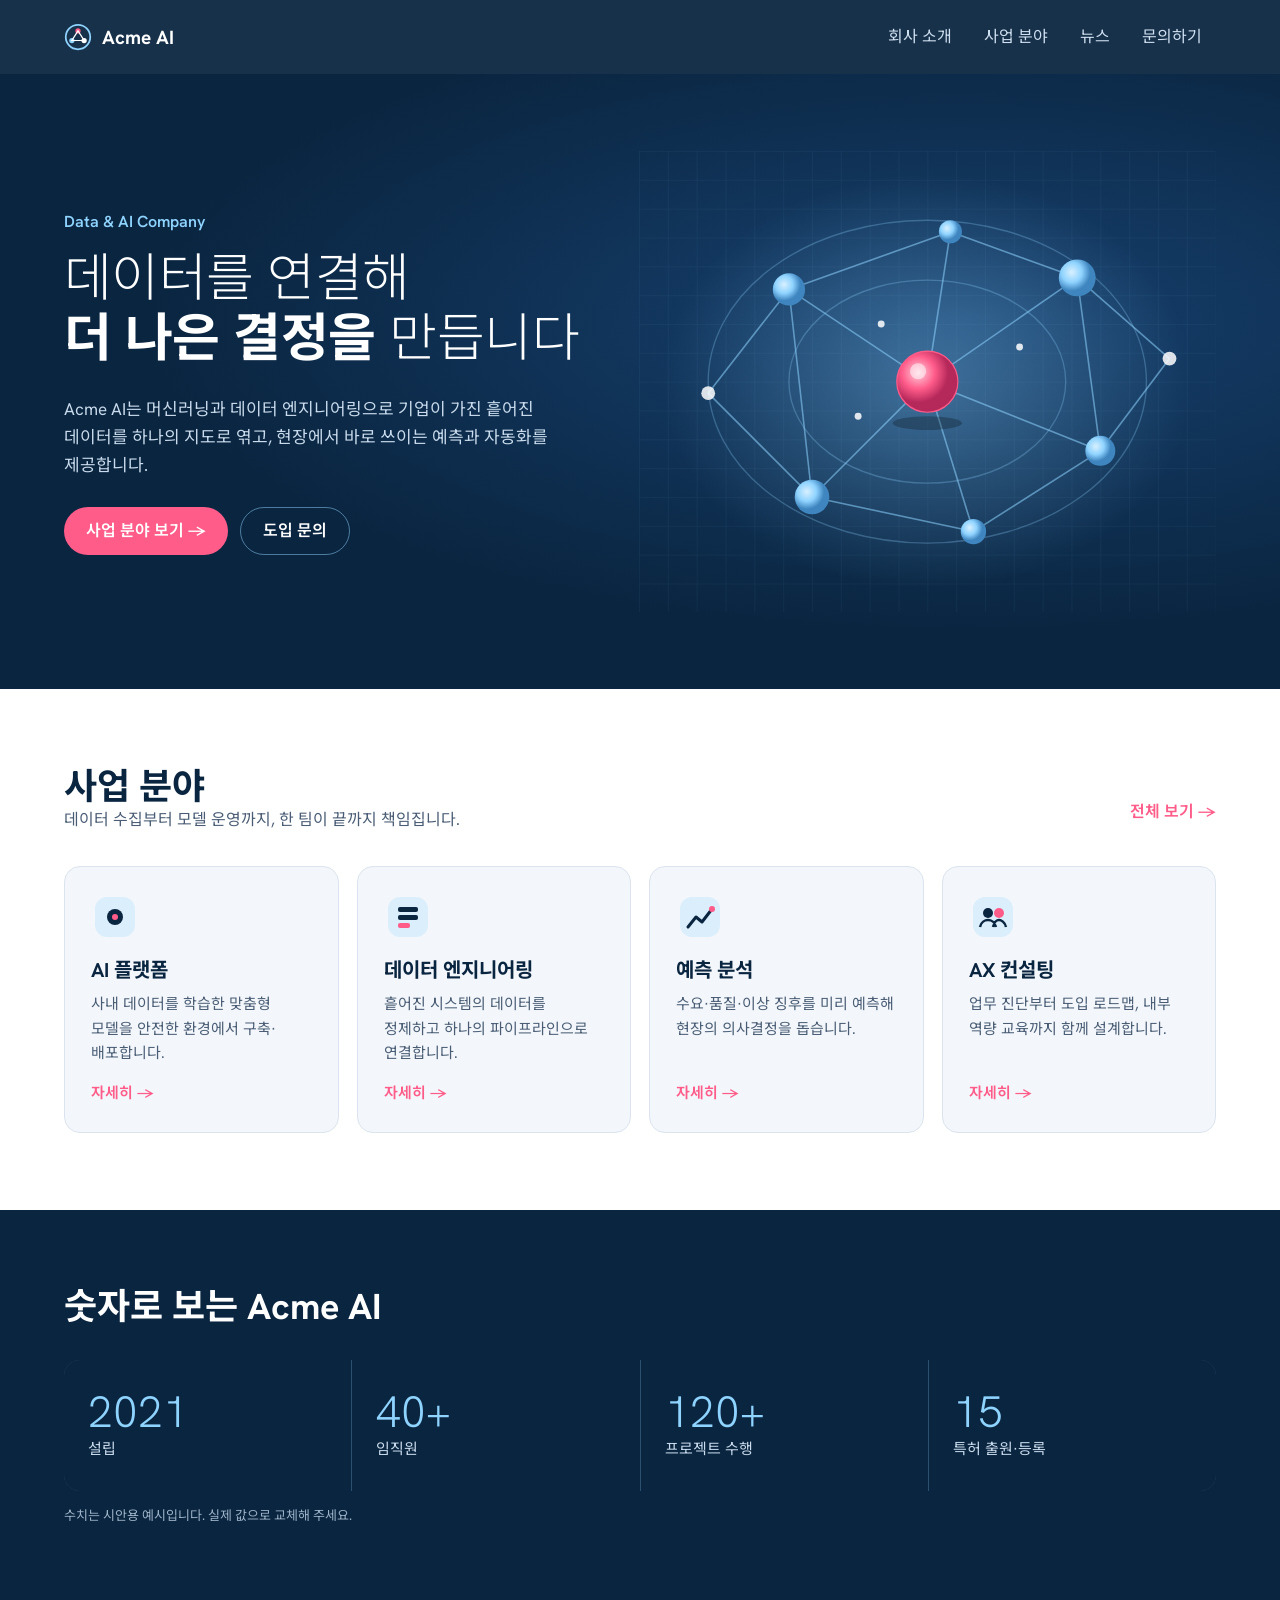
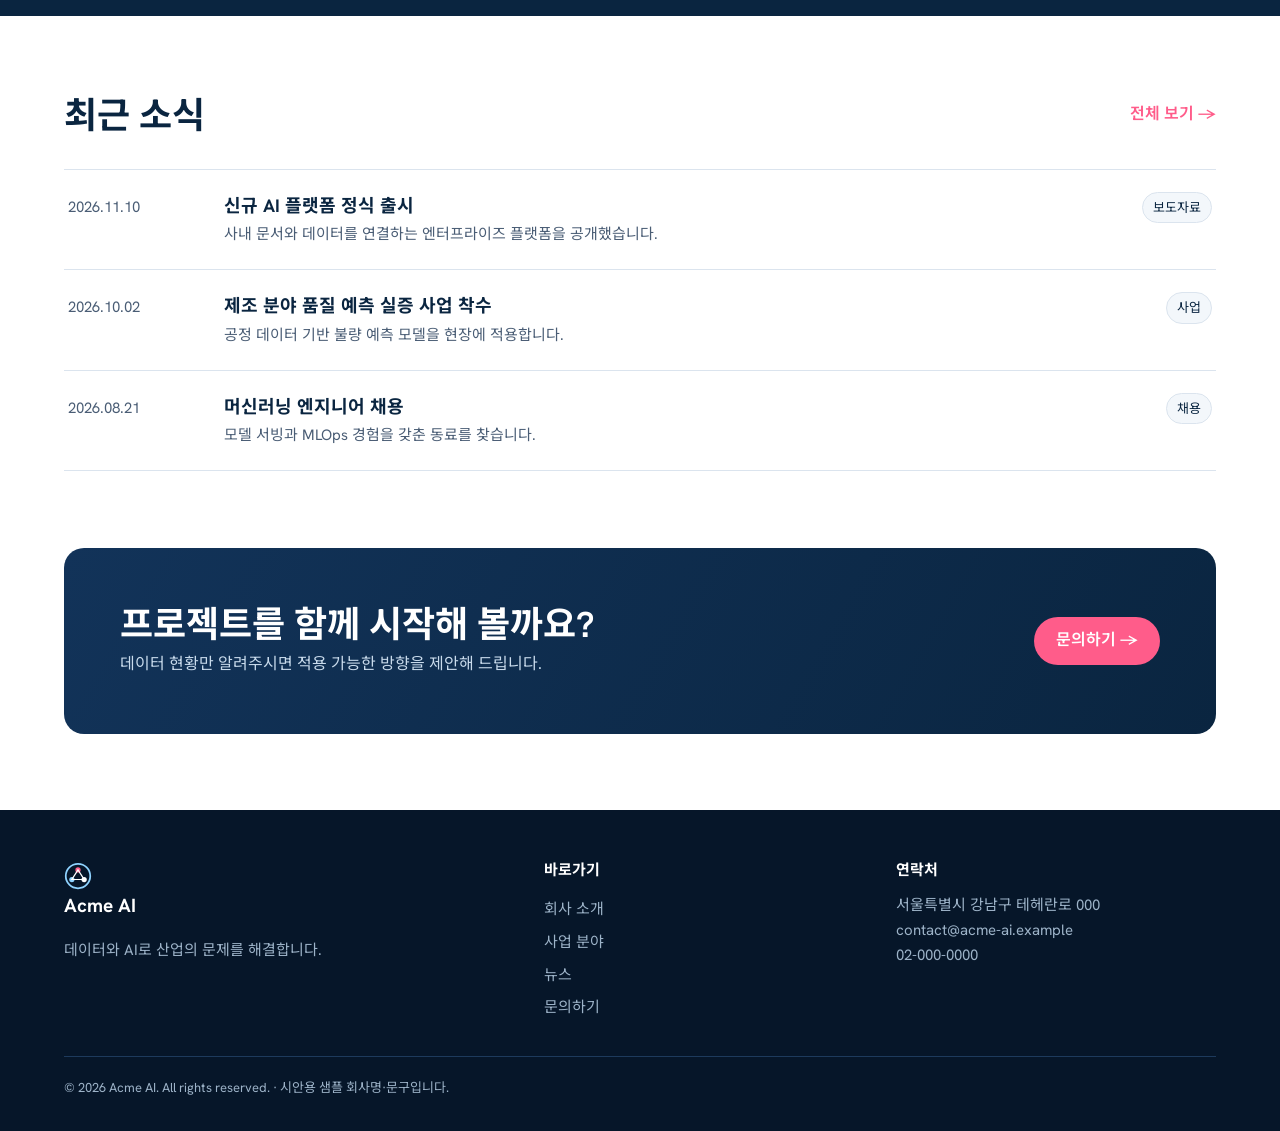
==== index.html @ 9e99707f "Add files via upload" ====
<!DOCTYPE html>
<html lang="ko">
<head>
<meta charset="utf-8">
<meta name="viewport" content="width=device-width,initial-scale=1">
<title>Acme AI 회사 소개</title>
<meta name="description" content="Acme AI — 데이터와 인공지능으로 산업의 문제를 해결하는 기술 기업">
<link rel="preconnect" href="https://fonts.googleapis.com"><link rel="preconnect" href="https://fonts.gstatic.com" crossorigin>
<link href="https://fonts.googleapis.com/css2?family=Hanken+Grotesk:wght@300;400;600;700&family=Noto+Sans+KR:wght@300;400;600;700&display=swap" rel="stylesheet">
<link rel="stylesheet" href="assets/css/style.css">
</head>
<body data-page="home">
<header id="site-header"></header>

<section class="hero">
  <div class="wrap">
    <div>
      <div class="kicker">Data &amp; AI Company</div>
      <h1>데이터를 연결해<br><b>더 나은 결정을</b> 만듭니다</h1>
      <p>Acme AI는 머신러닝과 데이터 엔지니어링으로 기업이 가진 흩어진 데이터를 하나의 지도로 엮고, 현장에서 바로 쓰이는 예측과 자동화를 제공합니다.</p>
      <div class="btns">
        <a class="btn pri" href="solutions.html">사업 분야 보기 →</a>
        <a class="btn sec" href="contact.html">도입 문의</a>
      </div>
    </div>
    <div class="fig" aria-hidden="true">
      <svg viewBox="0 0 500 400">
        <defs>
          <radialGradient id="gn" cx="35%" cy="35%"><stop offset="0" stop-color="#d8f0ff"/><stop offset=".55" stop-color="#8fd3ff"/><stop offset="1" stop-color="#3f86c0"/></radialGradient>
          <radialGradient id="gp" cx="35%" cy="35%"><stop offset="0" stop-color="#ffd0dd"/><stop offset=".55" stop-color="#ff5c8a"/><stop offset="1" stop-color="#b5285a"/></radialGradient>
          <radialGradient id="glow"><stop offset="0" stop-color="#8fd3ff" stop-opacity=".35"/><stop offset="1" stop-color="#8fd3ff" stop-opacity="0"/></radialGradient>
          <pattern id="grid" width="25" height="25" patternUnits="userSpaceOnUse"><path d="M25 0H0V25" fill="none" stroke="#8fd3ff" stroke-opacity=".08"/></pattern>
        </defs>
        <rect width="500" height="400" fill="url(#grid)"/>
        <ellipse cx="250" cy="200" rx="230" ry="180" fill="url(#glow)"/>
        <g fill="none" stroke="#8fd3ff" stroke-opacity=".28" stroke-width="1.2">
          <ellipse cx="250" cy="200" rx="190" ry="140"/>
          <ellipse cx="250" cy="200" rx="120" ry="88"/>
        </g>
        <g stroke="#8fd3ff" stroke-opacity=".55" stroke-width="1.4">
          <line x1="250" y1="200" x2="130" y2="120"/><line x1="250" y1="200" x2="380" y2="110"/>
          <line x1="250" y1="200" x2="400" y2="260"/><line x1="250" y1="200" x2="150" y2="300"/>
          <line x1="250" y1="200" x2="270" y2="70"/><line x1="250" y1="200" x2="290" y2="330"/>
          <line x1="130" y1="120" x2="270" y2="70"/><line x1="380" y1="110" x2="270" y2="70"/>
          <line x1="380" y1="110" x2="400" y2="260"/><line x1="400" y1="260" x2="290" y2="330"/>
          <line x1="150" y1="300" x2="290" y2="330"/><line x1="130" y1="120" x2="150" y2="300"/>
          <line x1="130" y1="120" x2="60" y2="210"/><line x1="150" y1="300" x2="60" y2="210"/>
          <line x1="400" y1="260" x2="460" y2="180"/><line x1="380" y1="110" x2="460" y2="180"/>
        </g>
        <g>
          <ellipse cx="250" cy="236" rx="30" ry="6" fill="#000" opacity=".25"/>
          <circle class="pulse" cx="250" cy="200" r="26" fill="none" stroke="#ff5c8a" stroke-width="2"/>
          <circle cx="250" cy="200" r="26" fill="url(#gp)"/>
          <circle cx="242" cy="191" r="7" fill="#fff" opacity=".5"/>
        </g>
        <g fill="url(#gn)">
          <circle cx="130" cy="120" r="14"/><circle cx="380" cy="110" r="16"/>
          <circle cx="400" cy="260" r="13"/><circle cx="150" cy="300" r="15"/>
          <circle cx="270" cy="70" r="10"/><circle cx="290" cy="330" r="11"/>
        </g>
        <g fill="#fff" opacity=".85">
          <circle cx="60" cy="210" r="6"/><circle cx="460" cy="180" r="6"/>
          <circle cx="330" cy="170" r="3"/><circle cx="190" cy="230" r="3"/><circle cx="210" cy="150" r="3"/>
        </g>
      </svg>
    </div>
  </div>
</section>

<section class="band">
  <div class="wrap">
    <div class="shead">
      <div><h2>사업 분야</h2><p class="muted" style="margin:0">데이터 수집부터 모델 운영까지, 한 팀이 끝까지 책임집니다.</p></div>
      <a class="more" href="solutions.html">전체 보기 →</a>
    </div>
    <div class="grid">
      <a class="card" href="solutions.html#ai-platform">
        <svg class="ico" viewBox="0 0 48 48"><rect x="4" y="4" width="40" height="40" rx="12" fill="#8fd3ff" opacity=".25"/><circle cx="24" cy="24" r="8" fill="#0a2540"/><circle cx="24" cy="24" r="3" fill="#ff5c8a"/></svg>
        <h3>AI 플랫폼</h3><p>사내 데이터를 학습한 맞춤형 모델을 안전한 환경에서 구축·배포합니다.</p><span class="go">자세히 →</span></a>
      <a class="card" href="solutions.html#data-engineering">
        <svg class="ico" viewBox="0 0 48 48"><rect x="4" y="4" width="40" height="40" rx="12" fill="#8fd3ff" opacity=".25"/><rect x="14" y="14" width="20" height="5" rx="2" fill="#0a2540"/><rect x="14" y="22" width="20" height="5" rx="2" fill="#0a2540"/><rect x="14" y="30" width="12" height="5" rx="2" fill="#ff5c8a"/></svg>
        <h3>데이터 엔지니어링</h3><p>흩어진 시스템의 데이터를 정제하고 하나의 파이프라인으로 연결합니다.</p><span class="go">자세히 →</span></a>
      <a class="card" href="solutions.html#analytics">
        <svg class="ico" viewBox="0 0 48 48"><rect x="4" y="4" width="40" height="40" rx="12" fill="#8fd3ff" opacity=".25"/><path d="M12 34 20 24l6 5 10-13" fill="none" stroke="#0a2540" stroke-width="3" stroke-linecap="round" stroke-linejoin="round"/><circle cx="36" cy="16" r="3" fill="#ff5c8a"/></svg>
        <h3>예측 분석</h3><p>수요·품질·이상 징후를 미리 예측해 현장의 의사결정을 돕습니다.</p><span class="go">자세히 →</span></a>
      <a class="card" href="solutions.html#consulting">
        <svg class="ico" viewBox="0 0 48 48"><rect x="4" y="4" width="40" height="40" rx="12" fill="#8fd3ff" opacity=".25"/><circle cx="19" cy="20" r="5" fill="#0a2540"/><circle cx="30" cy="20" r="5" fill="#ff5c8a"/><path d="M11 34c1-5 5-7 8-7s7 2 8 7M24 34c1-5 4-7 6-7s6 2 7 7" fill="none" stroke="#0a2540" stroke-width="2.5"/></svg>
        <h3>AX 컨설팅</h3><p>업무 진단부터 도입 로드맵, 내부 역량 교육까지 함께 설계합니다.</p><span class="go">자세히 →</span></a>
    </div>
  </div>
</section>

<section class="band dark">
  <div class="wrap">
    <div class="shead"><h2>숫자로 보는 Acme AI</h2></div>
    <div class="stats">
      <div><b>2021</b><span>설립</span></div>
      <div><b>40+</b><span>임직원</span></div>
      <div><b>120+</b><span>프로젝트 수행</span></div>
      <div><b>15</b><span>특허 출원·등록</span></div>
    </div>
    <p class="sample" style="color:#9db3c8">수치는 시안용 예시입니다. 실제 값으로 교체해 주세요.</p>
  </div>
</section>

<section class="band">
  <div class="wrap">
    <div class="shead"><h2>최근 소식</h2><a class="more" href="news.html">전체 보기 →</a></div>
    <ul class="news">
      <li><a href="news.html#n1"><time datetime="2026-11-10">2026.11.10</time><div><h3>신규 AI 플랫폼 정식 출시</h3><p>사내 문서와 데이터를 연결하는 엔터프라이즈 플랫폼을 공개했습니다.</p></div><span class="tag">보도자료</span></a></li>
      <li><a href="news.html#n2"><time datetime="2026-10-02">2026.10.02</time><div><h3>제조 분야 품질 예측 실증 사업 착수</h3><p>공정 데이터 기반 불량 예측 모델을 현장에 적용합니다.</p></div><span class="tag">사업</span></a></li>
      <li><a href="news.html#n3"><time datetime="2026-08-21">2026.08.21</time><div><h3>머신러닝 엔지니어 채용</h3><p>모델 서빙과 MLOps 경험을 갖춘 동료를 찾습니다.</p></div><span class="tag">채용</span></a></li>
    </ul>
  </div>
</section>

<section class="band" style="padding-top:0">
  <div class="wrap">
    <div class="cta">
      <div><h2>프로젝트를 함께 시작해 볼까요?</h2><p>데이터 현황만 알려주시면 적용 가능한 방향을 제안해 드립니다.</p></div>
      <a class="btn pri" href="contact.html">문의하기 →</a>
    </div>
  </div>
</section>

<footer id="site-footer"></footer>
<script src="assets/js/main.js"></script>
</body>
</html>
---- assets/css/style.css ----
/*
VOICE: 차분하고 신뢰감 있는 기술 회사. 과장 없이 정확하게.
IDEA: 해도(海圖) 같은 데이터 지도 — 점과 선이 연결되는 네트워크 위에 회사가 서 있다.
PICTURE: 히어로에 깊은 바다색 위로 빛나는 노드 네트워크(SVG), 한 노드에서 퍼지는 펄스.
COLOUR and TYPE: deep sea #0a2540 바탕, sky #8fd3ff, white, signal pink #ff5c8a / Hanken Grotesk + Noto Sans KR.
LAYOUT: 상단 내비 → 넓은 히어로 띠 → 흰 콘텐츠 띠와 남색 띠 교차 → 남색 푸터.
*/
:root{color-scheme:light dark;
  --sea:#0a2540;--sea2:#123359;--sky:#8fd3ff;--pink:#ff5c8a;
  --bg:light-dark(#ffffff,#071a2e);--ink:light-dark(#0a2540,#e8f2fb);
  --muted:light-dark(#4a5d75,#9db3c8);--line:light-dark(#dbe4ee,#1d3a5c);
  --card:light-dark(#f3f7fb,#0d2643)}
:root[data-theme=light]{color-scheme:light}:root[data-theme=dark]{color-scheme:dark}
*{box-sizing:border-box;min-width:0}
html{scroll-padding-top:80px;scroll-behavior:smooth}
body{margin:0;background:var(--bg);color:var(--ink);font:16px/1.65 "Hanken Grotesk","Noto Sans KR",system-ui,sans-serif;overflow-x:clip;word-break:keep-all}
a{color:inherit}
img,svg{display:block;max-width:100%}
.wrap{max-width:1240px;margin:0 auto}
.band{padding:clamp(48px,6vw,96px) max(5vw,16px)}
.dark{background:var(--sea);color:#fff}
.dark .muted{color:#b8cce0}
.muted{color:var(--muted)}
h1,h2,h3{line-height:1.15;text-wrap:balance;margin:0 0 .5em;font-weight:700}
h1{font-size:clamp(34px,5vw,52px);font-weight:300;letter-spacing:-.01em}
h1 b{font-weight:700}
h2{font-size:clamp(26px,3.2vw,36px)}
h3{font-size:20px}
p{margin:0 0 1em;max-width:68ch}

/* header */
.top{position:sticky;top:0;z-index:20;background:color-mix(in srgb,var(--sea) 94%,transparent);backdrop-filter:blur(8px);color:#fff}
.top .wrap{display:flex;align-items:center;gap:24px;padding:14px max(5vw,16px);max-width:none}
.logo{display:flex;align-items:center;gap:10px;font-weight:700;font-size:19px;text-decoration:none}
.logo svg{width:28px;height:28px}
.nav{display:flex;gap:4px;margin-left:auto;flex-wrap:wrap}
.nav a{padding:10px 14px;border-radius:8px;text-decoration:none;color:#cfe0f0;min-height:44px;display:flex;align-items:center}
.nav a:hover,.nav a[aria-current=page]{color:#fff;background:rgba(143,211,255,.14)}
.menu{display:none;margin-left:auto;background:none;border:1px solid rgba(255,255,255,.3);color:#fff;border-radius:8px;width:44px;height:44px;font-size:20px;cursor:pointer}
@media(max-width:760px){
  .menu{display:block}
  .nav{display:none;position:absolute;left:0;right:0;top:100%;background:var(--sea);flex-direction:column;padding:8px max(5vw,16px) 16px}
  .nav.open{display:flex}
}

/* hero */
.hero{background:radial-gradient(ellipse at 75% 40%,#16406e 0,var(--sea) 60%);color:#fff;padding:clamp(40px,6vw,88px) max(5vw,16px) clamp(48px,6vw,96px)}
.hero .wrap{display:grid;grid-template-columns:minmax(0,1fr) minmax(0,1.1fr);gap:clamp(24px,4vw,56px);align-items:center}
.hero .kicker{color:var(--sky);font-weight:600;margin-bottom:14px}
.hero p{color:#c9dbec;font-size:17px}
.hero .fig{aspect-ratio:1.25/1;width:100%}
@media(max-width:860px){.hero .wrap{grid-template-columns:minmax(0,1fr)}.hero .fig{max-width:560px}}
.pulse{transform-origin:center;transform-box:fill-box;animation:pulse 3.2s ease-out infinite}
@keyframes pulse{0%{transform:scale(.4);opacity:.9}100%{transform:scale(3.2);opacity:0}}
@media(prefers-reduced-motion:reduce){.pulse{animation:none;opacity:0}html{scroll-behavior:auto}}

.btns{display:flex;gap:12px;flex-wrap:wrap;margin-top:28px}
.btn{display:inline-flex;align-items:center;gap:8px;min-height:48px;padding:0 22px;border-radius:999px;font-weight:600;text-decoration:none;border:0;font-size:16px;cursor:pointer;font-family:inherit}
.btn.pri{background:var(--pink);color:#fff}
.btn.pri:hover{background:#ff7aa0}
.btn.sec{border:1px solid rgba(143,211,255,.5);color:#fff;background:transparent}
.btn.sec:hover{background:rgba(143,211,255,.12)}
.btn.ink{background:var(--sea);color:#fff}
:focus-visible{outline:3px solid var(--pink);outline-offset:3px}

/* page head (sub pages) */
.phead{background:var(--sea);color:#fff;padding:clamp(40px,5vw,72px) max(5vw,16px)}
.phead p{color:#c9dbec}
.crumb{color:var(--sky);font-size:14px;margin-bottom:10px}
.crumb a{text-decoration:none}

/* section head */
.shead{display:flex;justify-content:space-between;align-items:end;gap:16px;flex-wrap:wrap;margin-bottom:32px}
.shead h2{margin:0}
.more{font-weight:600;text-decoration:none;color:var(--pink);min-height:44px;display:flex;align-items:center}

/* cards */
.grid{display:grid;gap:18px;grid-template-columns:repeat(auto-fit,minmax(min(100%,250px),1fr))}
.card{background:var(--card);border:1px solid var(--line);border-radius:16px;padding:26px;display:flex;flex-direction:column;text-decoration:none;transition:transform .2s,border-color .2s}
a.card:hover{transform:translateY(-3px);border-color:var(--sky)}
.card .ico{width:48px;height:48px;margin-bottom:18px}
.card p{color:var(--muted);font-size:15px}
.card .go{margin-top:auto;font-weight:600;font-size:15px;color:var(--pink)}

/* stats */
.stats{display:grid;grid-template-columns:repeat(auto-fit,minmax(min(100%,180px),1fr));gap:1px;background:rgba(143,211,255,.25);border-radius:16px;overflow:hidden}
.stats div{background:var(--sea);padding:28px 24px}
.stats b{display:block;font-size:clamp(32px,4vw,44px);font-weight:300;color:var(--sky);line-height:1.1}
.stats span{color:#c9dbec;font-size:15px}

/* news list */
.news{list-style:none;margin:0;padding:0;border-top:1px solid var(--line)}
.news li{border-bottom:1px solid var(--line)}
.news a{display:grid;grid-template-columns:8.5em minmax(0,1fr) auto;gap:20px;align-items:baseline;padding:22px 4px;text-decoration:none}
.news a:hover h3{color:var(--pink)}
.news time{color:var(--muted);font-size:15px;white-space:nowrap}
.news h3{margin:0;font-size:18px;transition:color .2s}
.news p{margin:6px 0 0;color:var(--muted);font-size:15px}
.tag{font-size:13px;padding:4px 10px;border-radius:999px;background:var(--card);border:1px solid var(--line);white-space:nowrap}
@media(max-width:600px){.news a{grid-template-columns:minmax(0,1fr);gap:6px}.tag{justify-self:start}}

/* split */
.split{display:grid;grid-template-columns:minmax(0,1fr) minmax(0,1fr);gap:clamp(24px,5vw,72px);align-items:start}
@media(max-width:760px){.split{grid-template-columns:minmax(0,1fr)}}

/* timeline */
.tl{list-style:none;margin:0;padding:0;position:relative}
.tl::before{content:"";position:absolute;left:5.2em;top:8px;bottom:8px;width:2px;background:var(--line)}
.tl li{display:grid;grid-template-columns:4.4em minmax(0,1fr);gap:2em;padding:12px 0;position:relative}
.tl li::after{content:"";position:absolute;left:calc(5.2em - 5px);top:20px;width:12px;height:12px;border-radius:50%;background:var(--pink)}
.tl b{font-size:20px;font-weight:700}

/* solution detail */
.sol{display:grid;grid-template-columns:minmax(0,.8fr) minmax(0,1.2fr);gap:clamp(24px,5vw,64px);padding-block:clamp(40px,5vw,72px);border-bottom:1px solid var(--line)}
.sol:last-child{border-bottom:0}
.sol .ico{width:64px;height:64px;margin-bottom:16px}
.sol ul{margin:0;padding-left:1.2em}
.sol li{margin-bottom:8px}
@media(max-width:760px){.sol{grid-template-columns:minmax(0,1fr)}}

/* team */
.person{text-align:left}
.avatar{width:72px;height:72px;border-radius:50%;background:linear-gradient(135deg,var(--sky),var(--pink));display:grid;place-items:center;color:var(--sea);font-weight:700;font-size:24px;margin-bottom:14px}

/* form */
form{display:grid;gap:16px}
label{display:grid;gap:6px;font-weight:600;font-size:15px}
input,textarea,select{font:inherit;font-size:16px;padding:12px 14px;border-radius:10px;border:1px solid var(--line);background:var(--bg);color:var(--ink);min-height:48px}
textarea{min-height:140px;resize:vertical}
.ok{display:none;padding:14px 16px;border-radius:10px;background:var(--card);border:1px solid var(--sky)}
.ok.show{display:block}
dl.info{margin:0;display:grid;grid-template-columns:6em minmax(0,1fr);gap:14px 20px}
dl.info dt{color:var(--muted)}
dl.info dd{margin:0;overflow-wrap:anywhere}

/* CTA */
.cta{background:linear-gradient(120deg,var(--sea2),var(--sea));color:#fff;border-radius:20px;padding:clamp(32px,5vw,56px);display:flex;justify-content:space-between;align-items:center;gap:24px;flex-wrap:wrap}
.cta h2{margin:0 0 6px}
.cta p{margin:0;color:#c9dbec}

/* footer */
.foot{background:#061629;color:#9db3c8;padding:48px max(5vw,16px) 32px;font-size:15px}
.foot .wrap{display:grid;grid-template-columns:minmax(0,1.4fr) repeat(2,minmax(0,1fr));gap:32px}
.foot a{text-decoration:none;display:block;padding:4px 0}
.foot a:hover{color:#fff}
.foot h4{color:#fff;margin:0 0 10px;font-size:15px}
.foot .copy{grid-column:1/-1;border-top:1px solid #1d3a5c;padding-top:20px;font-size:13px}
@media(max-width:600px){.foot .wrap{grid-template-columns:minmax(0,1fr)}}
.sample{font-size:13px;color:var(--muted);margin-top:14px}
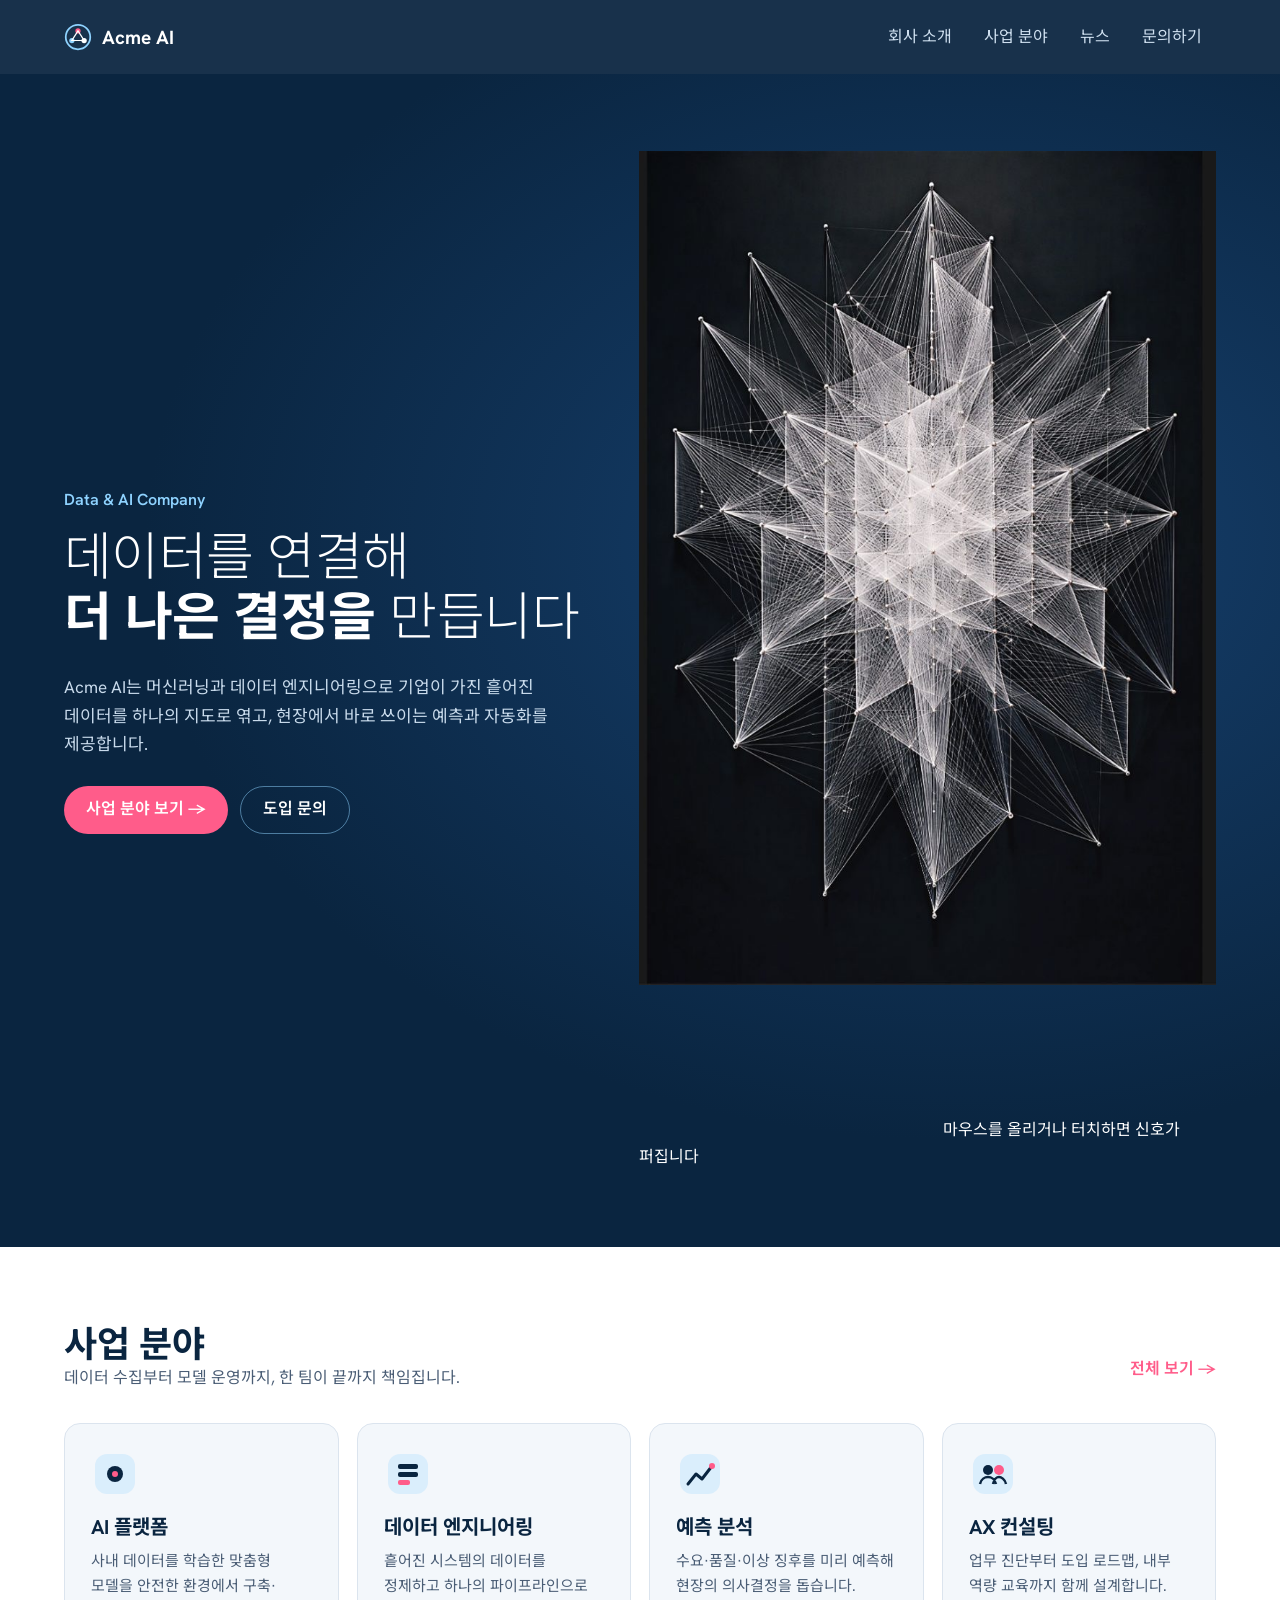
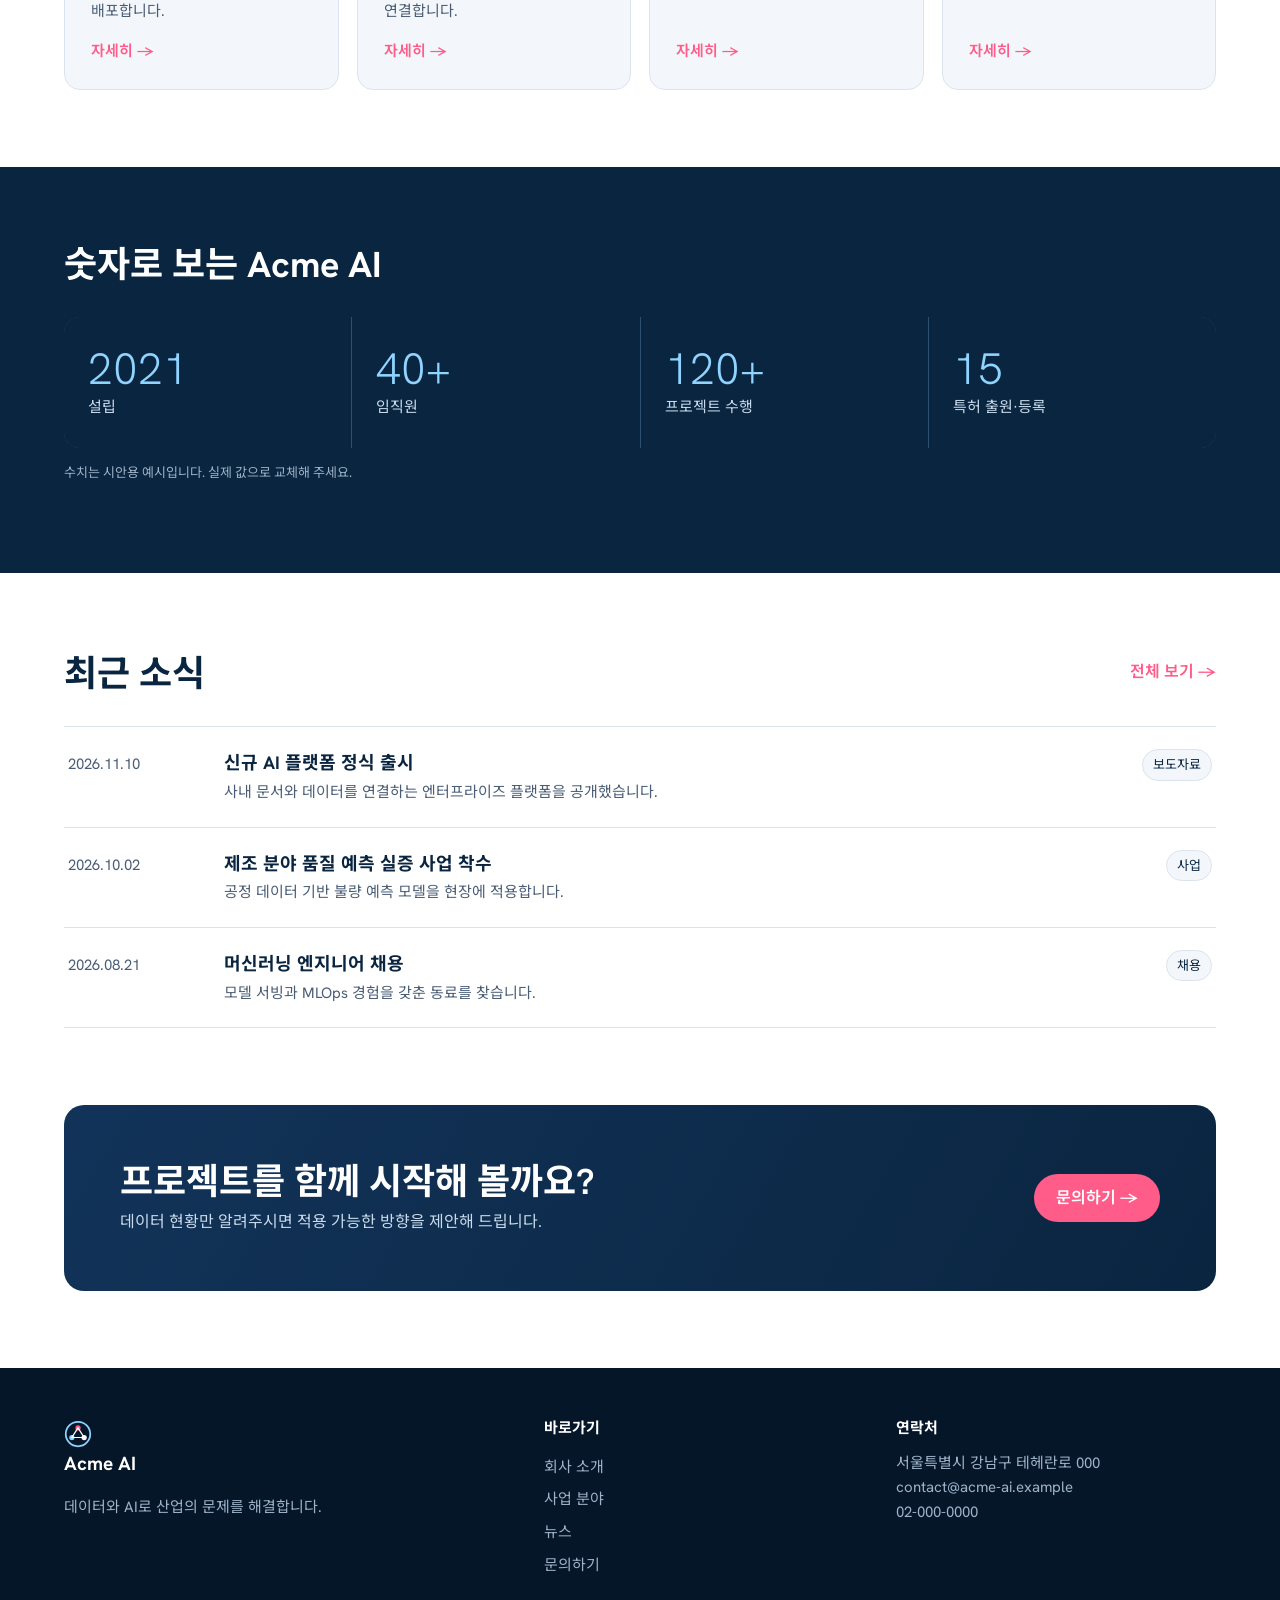
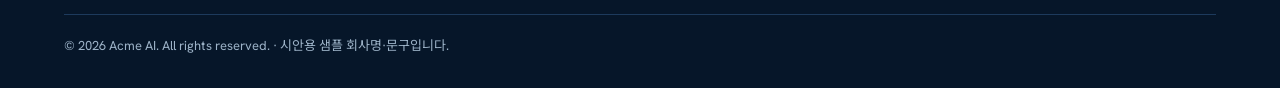
==== commit a188a9a3: "Add files via upload" ====
--- a/index.html
+++ b/index.html
@@ -23,46 +23,10 @@
         <a class="btn sec" href="contact.html">도입 문의</a>
       </div>
     </div>
-    <div class="fig" aria-hidden="true">
-      <svg viewBox="0 0 500 400">
-        <defs>
-          <radialGradient id="gn" cx="35%" cy="35%"><stop offset="0" stop-color="#d8f0ff"/><stop offset=".55" stop-color="#8fd3ff"/><stop offset="1" stop-color="#3f86c0"/></radialGradient>
-          <radialGradient id="gp" cx="35%" cy="35%"><stop offset="0" stop-color="#ffd0dd"/><stop offset=".55" stop-color="#ff5c8a"/><stop offset="1" stop-color="#b5285a"/></radialGradient>
-          <radialGradient id="glow"><stop offset="0" stop-color="#8fd3ff" stop-opacity=".35"/><stop offset="1" stop-color="#8fd3ff" stop-opacity="0"/></radialGradient>
-          <pattern id="grid" width="25" height="25" patternUnits="userSpaceOnUse"><path d="M25 0H0V25" fill="none" stroke="#8fd3ff" stroke-opacity=".08"/></pattern>
-        </defs>
-        <rect width="500" height="400" fill="url(#grid)"/>
-        <ellipse cx="250" cy="200" rx="230" ry="180" fill="url(#glow)"/>
-        <g fill="none" stroke="#8fd3ff" stroke-opacity=".28" stroke-width="1.2">
-          <ellipse cx="250" cy="200" rx="190" ry="140"/>
-          <ellipse cx="250" cy="200" rx="120" ry="88"/>
-        </g>
-        <g stroke="#8fd3ff" stroke-opacity=".55" stroke-width="1.4">
-          <line x1="250" y1="200" x2="130" y2="120"/><line x1="250" y1="200" x2="380" y2="110"/>
-          <line x1="250" y1="200" x2="400" y2="260"/><line x1="250" y1="200" x2="150" y2="300"/>
-          <line x1="250" y1="200" x2="270" y2="70"/><line x1="250" y1="200" x2="290" y2="330"/>
-          <line x1="130" y1="120" x2="270" y2="70"/><line x1="380" y1="110" x2="270" y2="70"/>
-          <line x1="380" y1="110" x2="400" y2="260"/><line x1="400" y1="260" x2="290" y2="330"/>
-          <line x1="150" y1="300" x2="290" y2="330"/><line x1="130" y1="120" x2="150" y2="300"/>
-          <line x1="130" y1="120" x2="60" y2="210"/><line x1="150" y1="300" x2="60" y2="210"/>
-          <line x1="400" y1="260" x2="460" y2="180"/><line x1="380" y1="110" x2="460" y2="180"/>
-        </g>
-        <g>
-          <ellipse cx="250" cy="236" rx="30" ry="6" fill="#000" opacity=".25"/>
-          <circle class="pulse" cx="250" cy="200" r="26" fill="none" stroke="#ff5c8a" stroke-width="2"/>
-          <circle cx="250" cy="200" r="26" fill="url(#gp)"/>
-          <circle cx="242" cy="191" r="7" fill="#fff" opacity=".5"/>
-        </g>
-        <g fill="url(#gn)">
-          <circle cx="130" cy="120" r="14"/><circle cx="380" cy="110" r="16"/>
-          <circle cx="400" cy="260" r="13"/><circle cx="150" cy="300" r="15"/>
-          <circle cx="270" cy="70" r="10"/><circle cx="290" cy="330" r="11"/>
-        </g>
-        <g fill="#fff" opacity=".85">
-          <circle cx="60" cy="210" r="6"/><circle cx="460" cy="180" r="6"/>
-          <circle cx="330" cy="170" r="3"/><circle cx="190" cy="230" r="3"/><circle cx="210" cy="150" r="3"/>
-        </g>
-      </svg>
+    <div class="fig neural" id="neural">
+      <img src="assets/hero-network.jpg" alt="" aria-hidden="true">
+      <canvas aria-label="핀과 실로 엮인 신경망 그래픽. 마우스를 올리면 신호가 퍼집니다" role="img"></canvas>
+      <span class="hint">마우스를 올리거나 터치하면 신호가 퍼집니다</span>
     </div>
   </div>
 </section>
@@ -125,5 +89,6 @@
 
 <footer id="site-footer"></footer>
 <script src="assets/js/main.js"></script>
+<script src="assets/js/neural.js"></script>
 </body>
 </html>
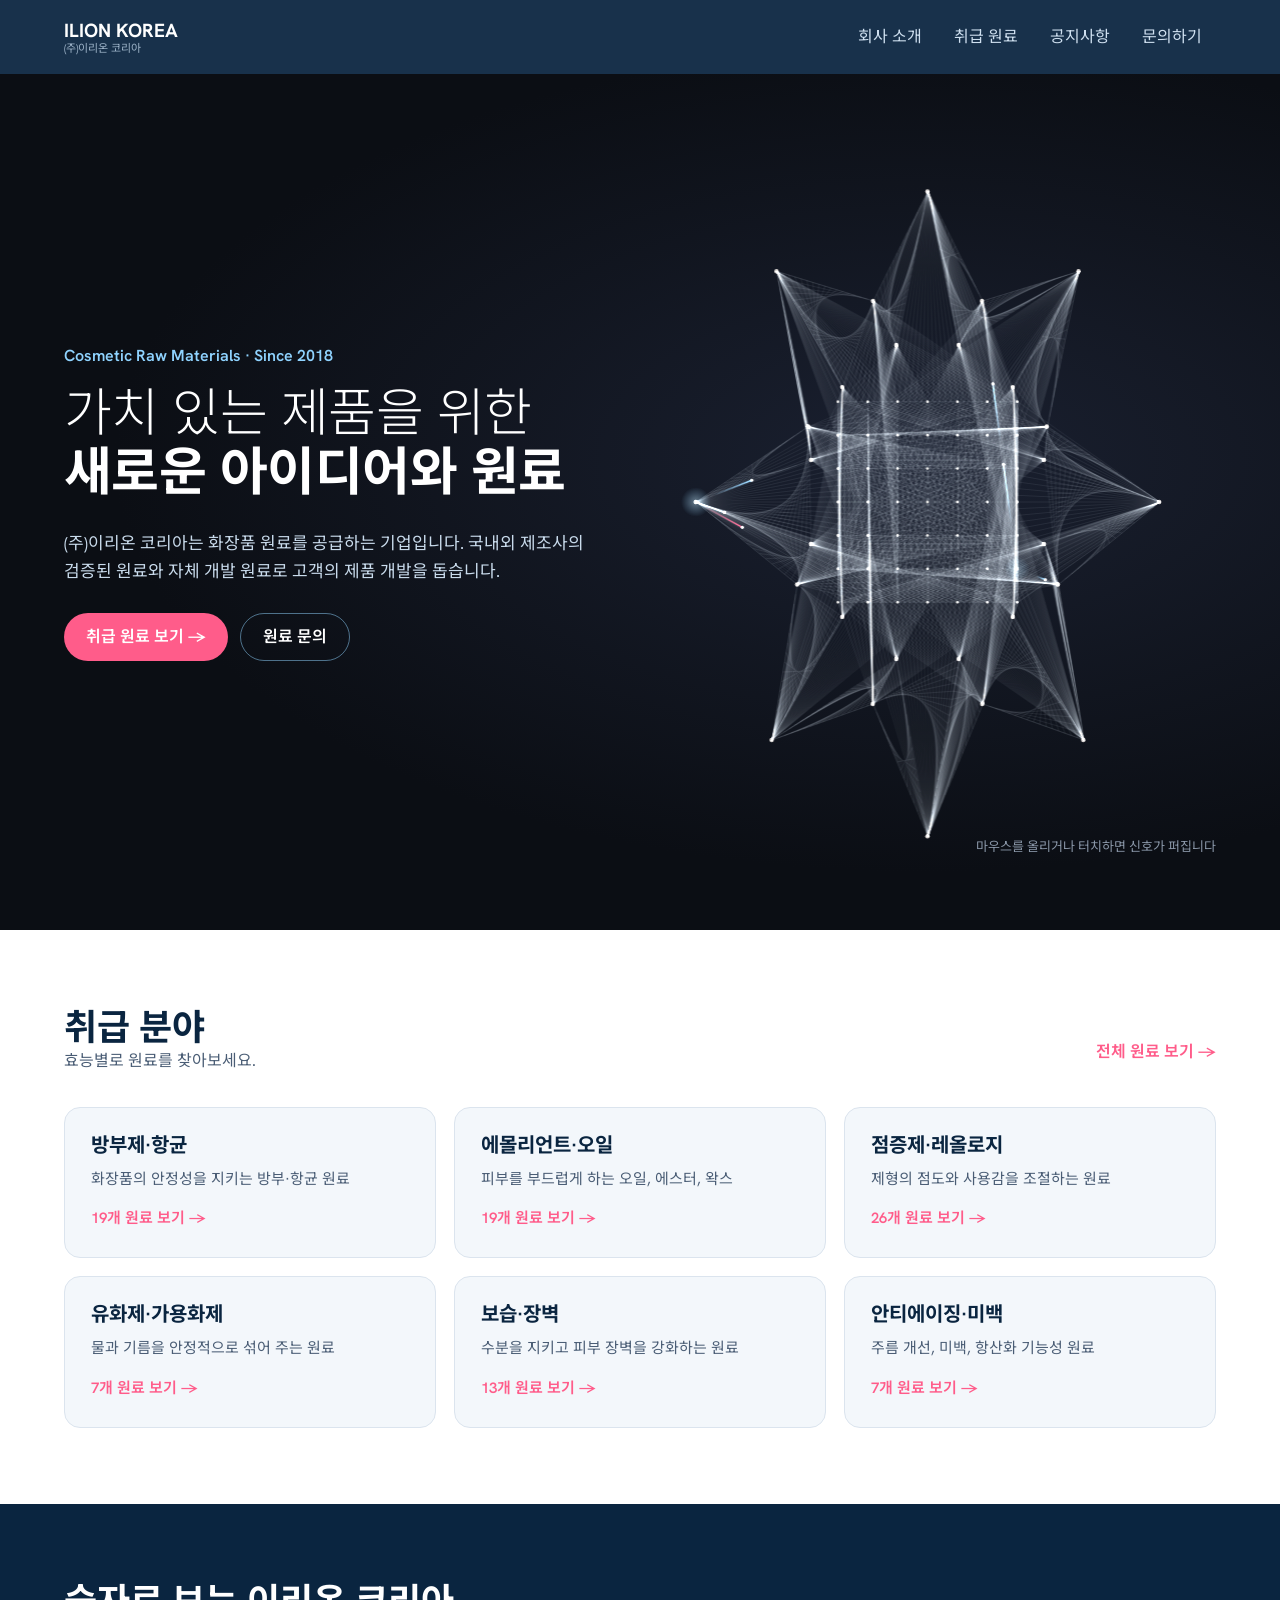
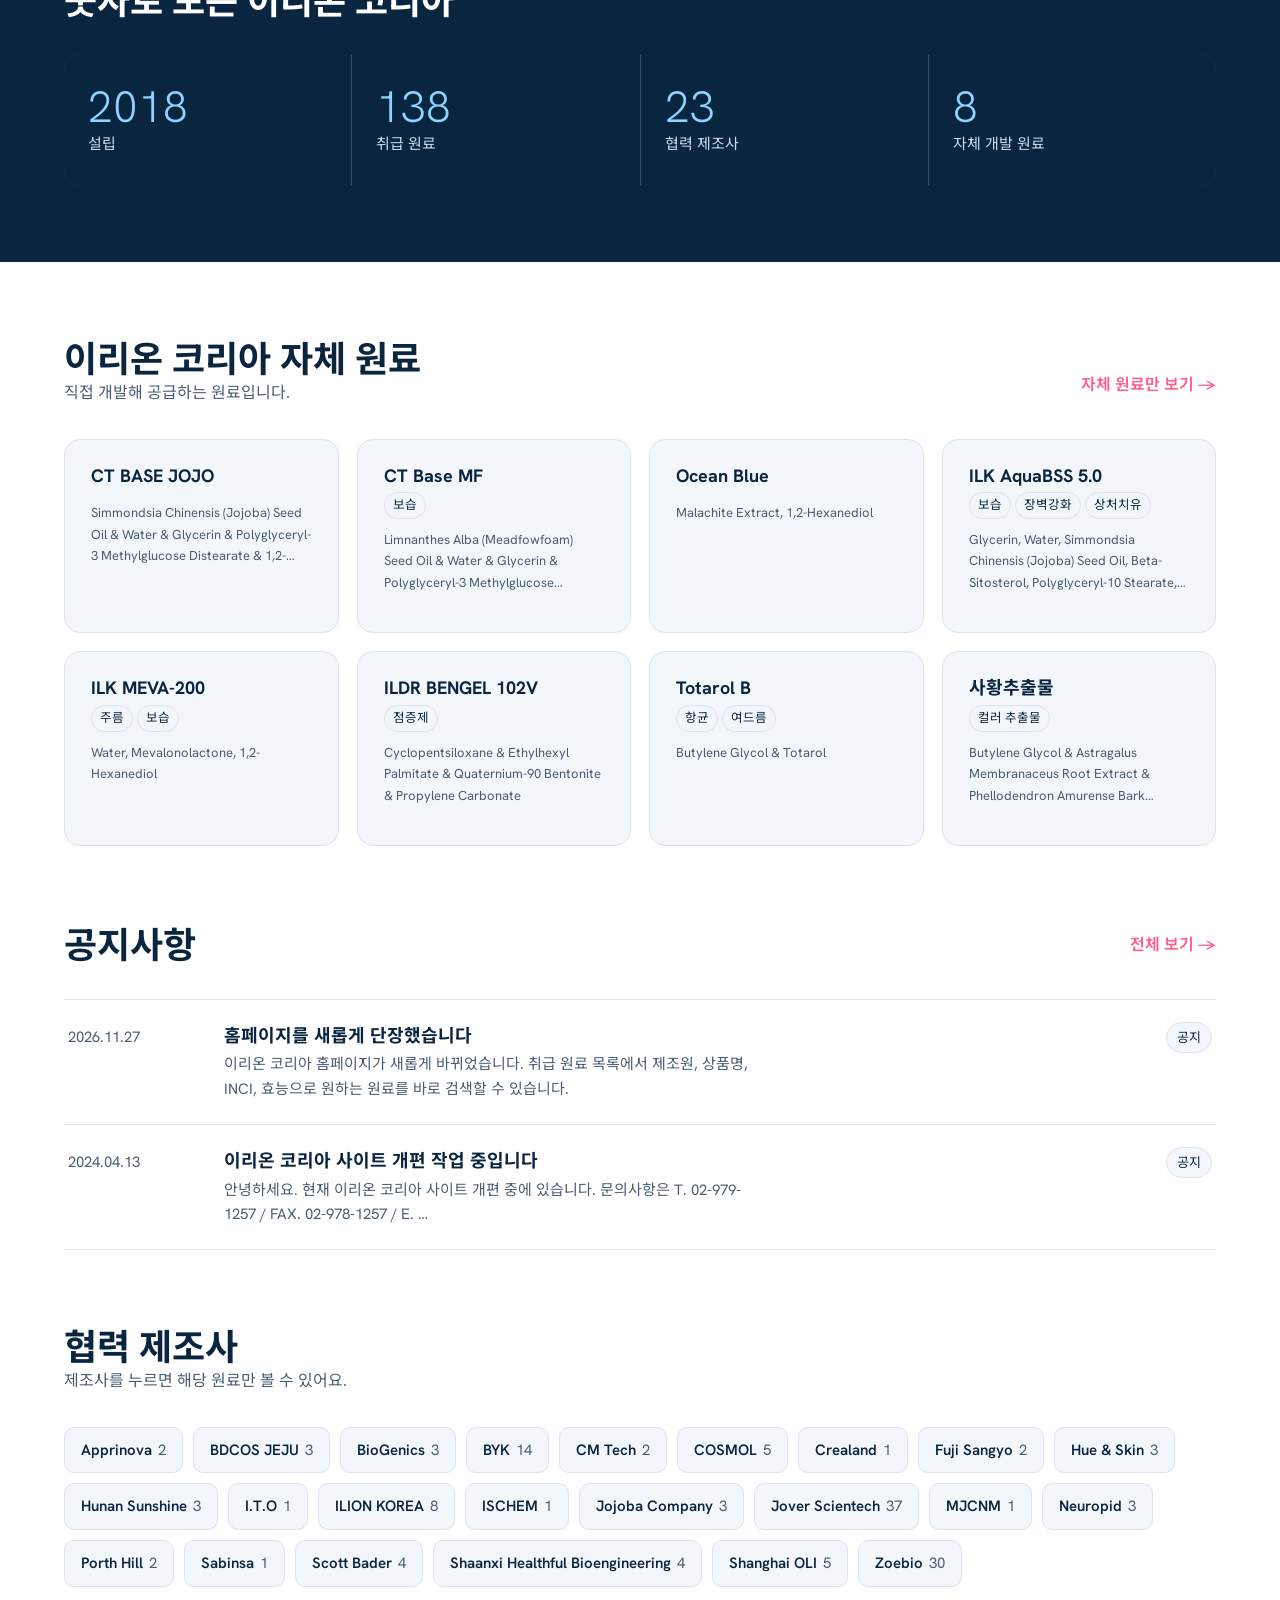
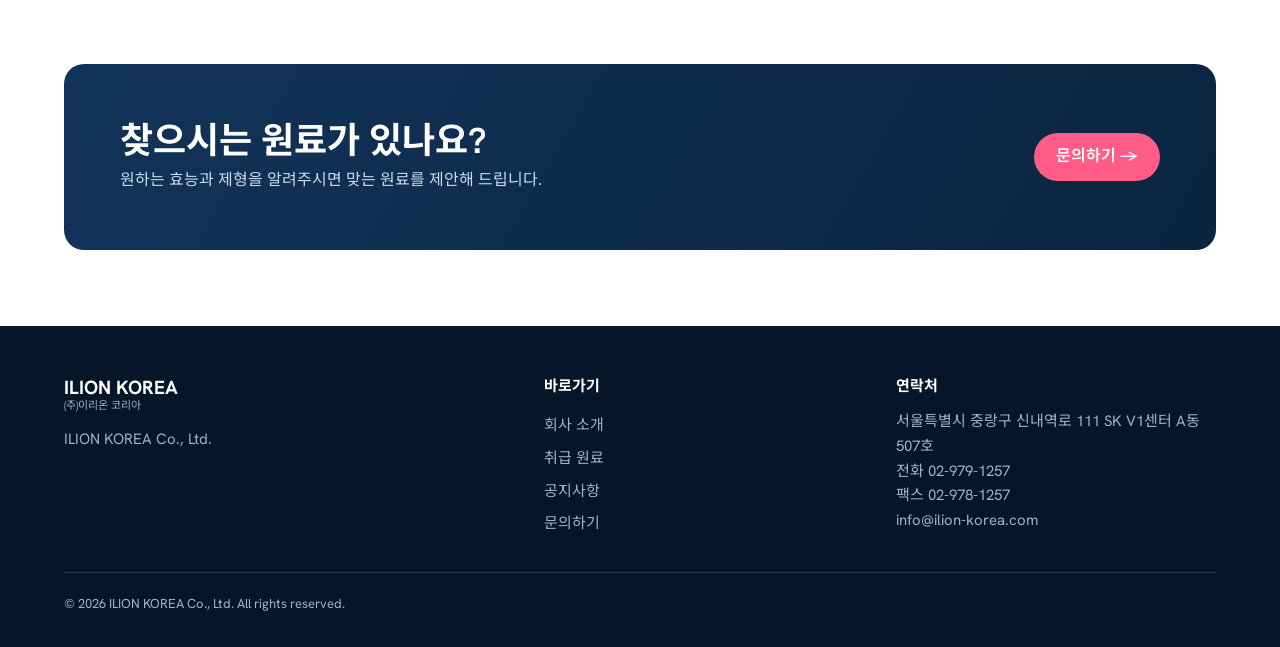
==== commit c8a81a20: "Add files via upload" ====
--- a/index.html
+++ b/index.html
@@ -3,8 +3,8 @@
 <head>
 <meta charset="utf-8">
 <meta name="viewport" content="width=device-width,initial-scale=1">
-<title>Acme AI 회사 소개</title>
-<meta name="description" content="Acme AI — 데이터와 인공지능으로 산업의 문제를 해결하는 기술 기업">
+<title>이리온 코리아 | ILION KOREA</title>
+<meta name="description" content="(주)이리온 코리아 — 화장품 원료 공급 기업. 취급 원료, 회사 소개, 공지사항, 문의.">
 <link rel="preconnect" href="https://fonts.googleapis.com"><link rel="preconnect" href="https://fonts.gstatic.com" crossorigin>
 <link href="https://fonts.googleapis.com/css2?family=Hanken+Grotesk:wght@300;400;600;700&family=Noto+Sans+KR:wght@300;400;600;700&display=swap" rel="stylesheet">
 <link rel="stylesheet" href="assets/css/style.css">
@@ -15,17 +15,17 @@
 <section class="hero">
   <div class="wrap">
     <div>
-      <div class="kicker">Data &amp; AI Company</div>
-      <h1>데이터를 연결해<br><b>더 나은 결정을</b> 만듭니다</h1>
-      <p>Acme AI는 머신러닝과 데이터 엔지니어링으로 기업이 가진 흩어진 데이터를 하나의 지도로 엮고, 현장에서 바로 쓰이는 예측과 자동화를 제공합니다.</p>
+      <div class="kicker" id="h-kicker">Cosmetic Raw Materials · Since 2018</div>
+      <h1><span id="h-t1">가치 있는 제품을 위한</span><br><b id="h-t2">새로운 아이디어와 원료</b></h1>
+      <p id="h-intro">(주)이리온 코리아는 화장품 원료를 공급하는 기업입니다.</p>
       <div class="btns">
-        <a class="btn pri" href="solutions.html">사업 분야 보기 →</a>
-        <a class="btn sec" href="contact.html">도입 문의</a>
+        <a class="btn pri" href="products.html">취급 원료 보기 →</a>
+        <a class="btn sec" href="contact.html">원료 문의</a>
       </div>
     </div>
     <div class="fig neural" id="neural">
       <img src="assets/hero-network.jpg" alt="" aria-hidden="true">
-      <canvas aria-label="핀과 실로 엮인 신경망 그래픽. 마우스를 올리면 신호가 퍼집니다" role="img"></canvas>
+      <canvas aria-label="핀과 실로 엮인 네트워크 그래픽. 마우스를 올리면 신호가 퍼집니다" role="img"></canvas>
       <span class="hint">마우스를 올리거나 터치하면 신호가 퍼집니다</span>
     </div>
   </div>
@@ -34,61 +34,57 @@
 <section class="band">
   <div class="wrap">
     <div class="shead">
-      <div><h2>사업 분야</h2><p class="muted" style="margin:0">데이터 수집부터 모델 운영까지, 한 팀이 끝까지 책임집니다.</p></div>
-      <a class="more" href="solutions.html">전체 보기 →</a>
+      <div><h2>취급 분야</h2><p class="muted" style="margin:0">효능별로 원료를 찾아보세요.</p></div>
+      <a class="more" href="products.html">전체 원료 보기 →</a>
     </div>
-    <div class="grid">
-      <a class="card" href="solutions.html#ai-platform">
-        <svg class="ico" viewBox="0 0 48 48"><rect x="4" y="4" width="40" height="40" rx="12" fill="#8fd3ff" opacity=".25"/><circle cx="24" cy="24" r="8" fill="#0a2540"/><circle cx="24" cy="24" r="3" fill="#ff5c8a"/></svg>
-        <h3>AI 플랫폼</h3><p>사내 데이터를 학습한 맞춤형 모델을 안전한 환경에서 구축·배포합니다.</p><span class="go">자세히 →</span></a>
-      <a class="card" href="solutions.html#data-engineering">
-        <svg class="ico" viewBox="0 0 48 48"><rect x="4" y="4" width="40" height="40" rx="12" fill="#8fd3ff" opacity=".25"/><rect x="14" y="14" width="20" height="5" rx="2" fill="#0a2540"/><rect x="14" y="22" width="20" height="5" rx="2" fill="#0a2540"/><rect x="14" y="30" width="12" height="5" rx="2" fill="#ff5c8a"/></svg>
-        <h3>데이터 엔지니어링</h3><p>흩어진 시스템의 데이터를 정제하고 하나의 파이프라인으로 연결합니다.</p><span class="go">자세히 →</span></a>
-      <a class="card" href="solutions.html#analytics">
-        <svg class="ico" viewBox="0 0 48 48"><rect x="4" y="4" width="40" height="40" rx="12" fill="#8fd3ff" opacity=".25"/><path d="M12 34 20 24l6 5 10-13" fill="none" stroke="#0a2540" stroke-width="3" stroke-linecap="round" stroke-linejoin="round"/><circle cx="36" cy="16" r="3" fill="#ff5c8a"/></svg>
-        <h3>예측 분석</h3><p>수요·품질·이상 징후를 미리 예측해 현장의 의사결정을 돕습니다.</p><span class="go">자세히 →</span></a>
-      <a class="card" href="solutions.html#consulting">
-        <svg class="ico" viewBox="0 0 48 48"><rect x="4" y="4" width="40" height="40" rx="12" fill="#8fd3ff" opacity=".25"/><circle cx="19" cy="20" r="5" fill="#0a2540"/><circle cx="30" cy="20" r="5" fill="#ff5c8a"/><path d="M11 34c1-5 5-7 8-7s7 2 8 7M24 34c1-5 4-7 6-7s6 2 7 7" fill="none" stroke="#0a2540" stroke-width="2.5"/></svg>
-        <h3>AX 컨설팅</h3><p>업무 진단부터 도입 로드맵, 내부 역량 교육까지 함께 설계합니다.</p><span class="go">자세히 →</span></a>
-    </div>
+    <div class="grid" id="cats"><p class="loading">불러오는 중…</p></div>
   </div>
 </section>
 
 <section class="band dark">
   <div class="wrap">
-    <div class="shead"><h2>숫자로 보는 Acme AI</h2></div>
-    <div class="stats">
-      <div><b>2021</b><span>설립</span></div>
-      <div><b>40+</b><span>임직원</span></div>
-      <div><b>120+</b><span>프로젝트 수행</span></div>
-      <div><b>15</b><span>특허 출원·등록</span></div>
-    </div>
-    <p class="sample" style="color:#9db3c8">수치는 시안용 예시입니다. 실제 값으로 교체해 주세요.</p>
+    <div class="shead"><h2>숫자로 보는 이리온 코리아</h2></div>
+    <div class="stats" id="stats"></div>
   </div>
 </section>
 
 <section class="band">
   <div class="wrap">
-    <div class="shead"><h2>최근 소식</h2><a class="more" href="news.html">전체 보기 →</a></div>
-    <ul class="news">
-      <li><a href="news.html#n1"><time datetime="2026-11-10">2026.11.10</time><div><h3>신규 AI 플랫폼 정식 출시</h3><p>사내 문서와 데이터를 연결하는 엔터프라이즈 플랫폼을 공개했습니다.</p></div><span class="tag">보도자료</span></a></li>
-      <li><a href="news.html#n2"><time datetime="2026-10-02">2026.10.02</time><div><h3>제조 분야 품질 예측 실증 사업 착수</h3><p>공정 데이터 기반 불량 예측 모델을 현장에 적용합니다.</p></div><span class="tag">사업</span></a></li>
-      <li><a href="news.html#n3"><time datetime="2026-08-21">2026.08.21</time><div><h3>머신러닝 엔지니어 채용</h3><p>모델 서빙과 MLOps 경험을 갖춘 동료를 찾습니다.</p></div><span class="tag">채용</span></a></li>
-    </ul>
+    <div class="shead">
+      <div><h2>이리온 코리아 자체 원료</h2><p class="muted" style="margin:0">직접 개발해 공급하는 원료입니다.</p></div>
+      <a class="more" href="products.html?maker=ILION%20KOREA">자체 원료만 보기 →</a>
+    </div>
+    <div class="grid" id="own"></div>
+  </div>
+</section>
+
+<section class="band" style="padding-top:0">
+  <div class="wrap">
+    <div class="shead"><h2>공지사항</h2><a class="more" href="notice.html">전체 보기 →</a></div>
+    <ul class="news" id="news"></ul>
+  </div>
+</section>
+
+<section class="band" style="padding-top:0">
+  <div class="wrap">
+    <div class="shead"><div><h2>협력 제조사</h2><p class="muted" style="margin:0">제조사를 누르면 해당 원료만 볼 수 있어요.</p></div></div>
+    <div class="makers" id="makers"></div>
   </div>
 </section>
 
 <section class="band" style="padding-top:0">
   <div class="wrap">
     <div class="cta">
-      <div><h2>프로젝트를 함께 시작해 볼까요?</h2><p>데이터 현황만 알려주시면 적용 가능한 방향을 제안해 드립니다.</p></div>
+      <div><h2>찾으시는 원료가 있나요?</h2><p>원하는 효능과 제형을 알려주시면 맞는 원료를 제안해 드립니다.</p></div>
       <a class="btn pri" href="contact.html">문의하기 →</a>
     </div>
   </div>
 </section>
 
 <footer id="site-footer"></footer>
+<script src="assets/vendor/js-yaml.min.js"></script>
+<script src="assets/js/neural.js"></script>
 <script src="assets/js/main.js"></script>
-<script src="assets/js/neural.js"></script>
+<script src="assets/js/pages.js"></script>
 </body>
 </html>
--- a/assets/css/style.css
+++ b/assets/css/style.css
@@ -44,12 +44,17 @@
 }
 
 /* hero */
-.hero{background:radial-gradient(ellipse at 75% 40%,#16406e 0,var(--sea) 60%);color:#fff;padding:clamp(40px,6vw,88px) max(5vw,16px) clamp(48px,6vw,96px)}
+.hero{background:radial-gradient(ellipse at 72% 45%,#1a2030 0,#0b0e14 62%);color:#fff;padding:clamp(40px,6vw,88px) max(5vw,16px) clamp(48px,6vw,96px)}
 .hero .wrap{display:grid;grid-template-columns:minmax(0,1fr) minmax(0,1.1fr);gap:clamp(24px,4vw,56px);align-items:center}
 .hero .kicker{color:var(--sky);font-weight:600;margin-bottom:14px}
 .hero p{color:#c9dbec;font-size:17px}
-.hero .fig{aspect-ratio:1.25/1;width:100%}
-@media(max-width:860px){.hero .wrap{grid-template-columns:minmax(0,1fr)}.hero .fig{max-width:560px}}
+.hero .wrap{grid-template-columns:minmax(0,.95fr) minmax(0,1.05fr)}
+.neural{position:relative;width:100%;height:clamp(460px,78vh,760px);touch-action:pan-y;cursor:crosshair}
+.neural canvas,.neural img{position:absolute;inset:0;width:100%;height:100%}
+.neural img{object-fit:contain;mix-blend-mode:lighten;-webkit-mask-image:radial-gradient(closest-side,#000 70%,transparent);mask-image:radial-gradient(closest-side,#000 70%,transparent);transition:opacity 2.4s ease,filter 2.4s ease,transform 2.4s ease}
+.neural img.gone{opacity:0;filter:blur(6px) brightness(1.6);transform:scale(1.03)}
+.hint{position:absolute;right:0;bottom:-4px;font-size:13px;color:#8a97a8}
+@media(max-width:860px){.hero .wrap{grid-template-columns:minmax(0,1fr)}.neural{height:min(120vw,560px)}.hint{right:auto;left:0}}
 .pulse{transform-origin:center;transform-box:fill-box;animation:pulse 3.2s ease-out infinite}
 @keyframes pulse{0%{transform:scale(.4);opacity:.9}100%{transform:scale(3.2);opacity:0}}
 @media(prefers-reduced-motion:reduce){.pulse{animation:none;opacity:0}html{scroll-behavior:auto}}
@@ -147,3 +152,62 @@
 .foot .copy{grid-column:1/-1;border-top:1px solid #1d3a5c;padding-top:20px;font-size:13px}
 @media(max-width:600px){.foot .wrap{grid-template-columns:minmax(0,1fr)}}
 .sample{font-size:13px;color:var(--muted);margin-top:14px}
+
+/* ── ILION additions ── */
+.logo-text{display:flex;flex-direction:column;line-height:1.1}
+.logo-text small{font-size:11px;font-weight:400;color:#9db3c8}
+.loading{color:var(--muted);padding:24px 0}
+.err{padding:16px;border-radius:10px;border:1px solid var(--pink);background:var(--card)}
+
+/* products */
+.tools{display:grid;grid-template-columns:minmax(0,1fr) minmax(0,240px);gap:12px;margin-bottom:14px}
+@media(max-width:600px){.tools{grid-template-columns:minmax(0,1fr)}}
+.search{position:relative}
+.search input{width:100%;padding-left:42px}
+.search svg{position:absolute;left:14px;top:50%;transform:translateY(-50%);width:18px;height:18px;color:var(--muted)}
+.chips{display:flex;flex-wrap:wrap;gap:8px;margin-bottom:18px}
+.chip{font:inherit;font-size:14px;min-height:40px;padding:0 16px;border-radius:999px;border:1px solid var(--line);background:var(--bg);color:var(--ink);cursor:pointer}
+.chip[aria-pressed=true]{background:var(--sea);border-color:var(--sea);color:#fff}
+.count{color:var(--muted);font-size:15px;margin:0 0 10px}
+.ptable{width:100%;border-collapse:collapse;font-size:15px}
+.ptable th{text-align:left;font-size:13px;color:var(--muted);font-weight:600;padding:10px 12px;border-bottom:2px solid var(--line);position:sticky;top:64px;background:var(--bg)}
+.ptable td{padding:12px;border-bottom:1px solid var(--line);vertical-align:top}
+.ptable td:nth-child(1){white-space:nowrap;color:var(--muted)}
+.ptable td:nth-child(2){font-weight:600;min-width:10em}
+.ptable td:nth-child(3){font-size:13.5px;color:var(--muted);line-height:1.5}
+.ptable mark{background:color-mix(in srgb,var(--pink) 25%,transparent);color:inherit;border-radius:3px}
+.eff{display:flex;flex-wrap:wrap;gap:4px}
+.eff span{font-size:12.5px;padding:2px 8px;border-radius:999px;background:var(--card);border:1px solid var(--line);white-space:nowrap}
+.own{font-size:11px;font-weight:700;color:#fff;background:var(--pink);border-radius:4px;padding:1px 6px;margin-left:6px;vertical-align:2px}
+.empty{padding:40px 0;text-align:center;color:var(--muted)}
+@media(max-width:600px){.ptable th{position:static}.ptable td:nth-child(1){white-space:normal}.ptable td{padding:3px 0}}
+
+/* makers */
+.makers{display:flex;flex-wrap:wrap;gap:10px}
+.makers a{padding:10px 16px;border-radius:10px;border:1px solid var(--line);background:var(--card);text-decoration:none;font-weight:600;font-size:15px}
+.makers a span{color:var(--muted);font-weight:400;margin-left:6px}
+.makers a:hover{border-color:var(--sky)}
+
+/* own products */
+.own-card h3{font-size:18px;margin-bottom:6px}
+.own-card .inci{font-size:13px;color:var(--muted);display:-webkit-box;-webkit-line-clamp:3;-webkit-box-orient:vertical;overflow:hidden}
+
+/* notices */
+.notice{padding:28px 0;border-bottom:1px solid var(--line)}
+.notice:first-child{padding-top:0}
+.notice time{color:var(--muted);font-size:15px}
+.notice h2{font-size:24px;margin:6px 0 14px}
+.notice .body p{margin:0 0 .8em}
+
+/* map */
+.map{width:100%;aspect-ratio:16/10;border:0;border-radius:16px;background:var(--card)}
+.en{color:var(--muted);font-size:15px;border-left:3px solid var(--line);padding-left:16px}
+@media(max-width:600px){
+  .stack thead{display:none}
+  .stack tr{display:grid;padding-block:12px;border-bottom:1px solid var(--line)}
+  .stack td{display:flow-root;border:0;padding:3px 0 3px 5.5em;text-align:start}
+  .stack td::before{content:attr(data-l);float:left;width:5em;margin-left:-5.5em;color:var(--muted);font-size:12.5px;font-weight:400}
+  .stack td:empty{display:none}
+  .stack td.empty{padding-left:0}.stack td.empty::before{display:none}
+}
+#cats{grid-template-columns:repeat(auto-fit,minmax(min(100%,300px),1fr))}
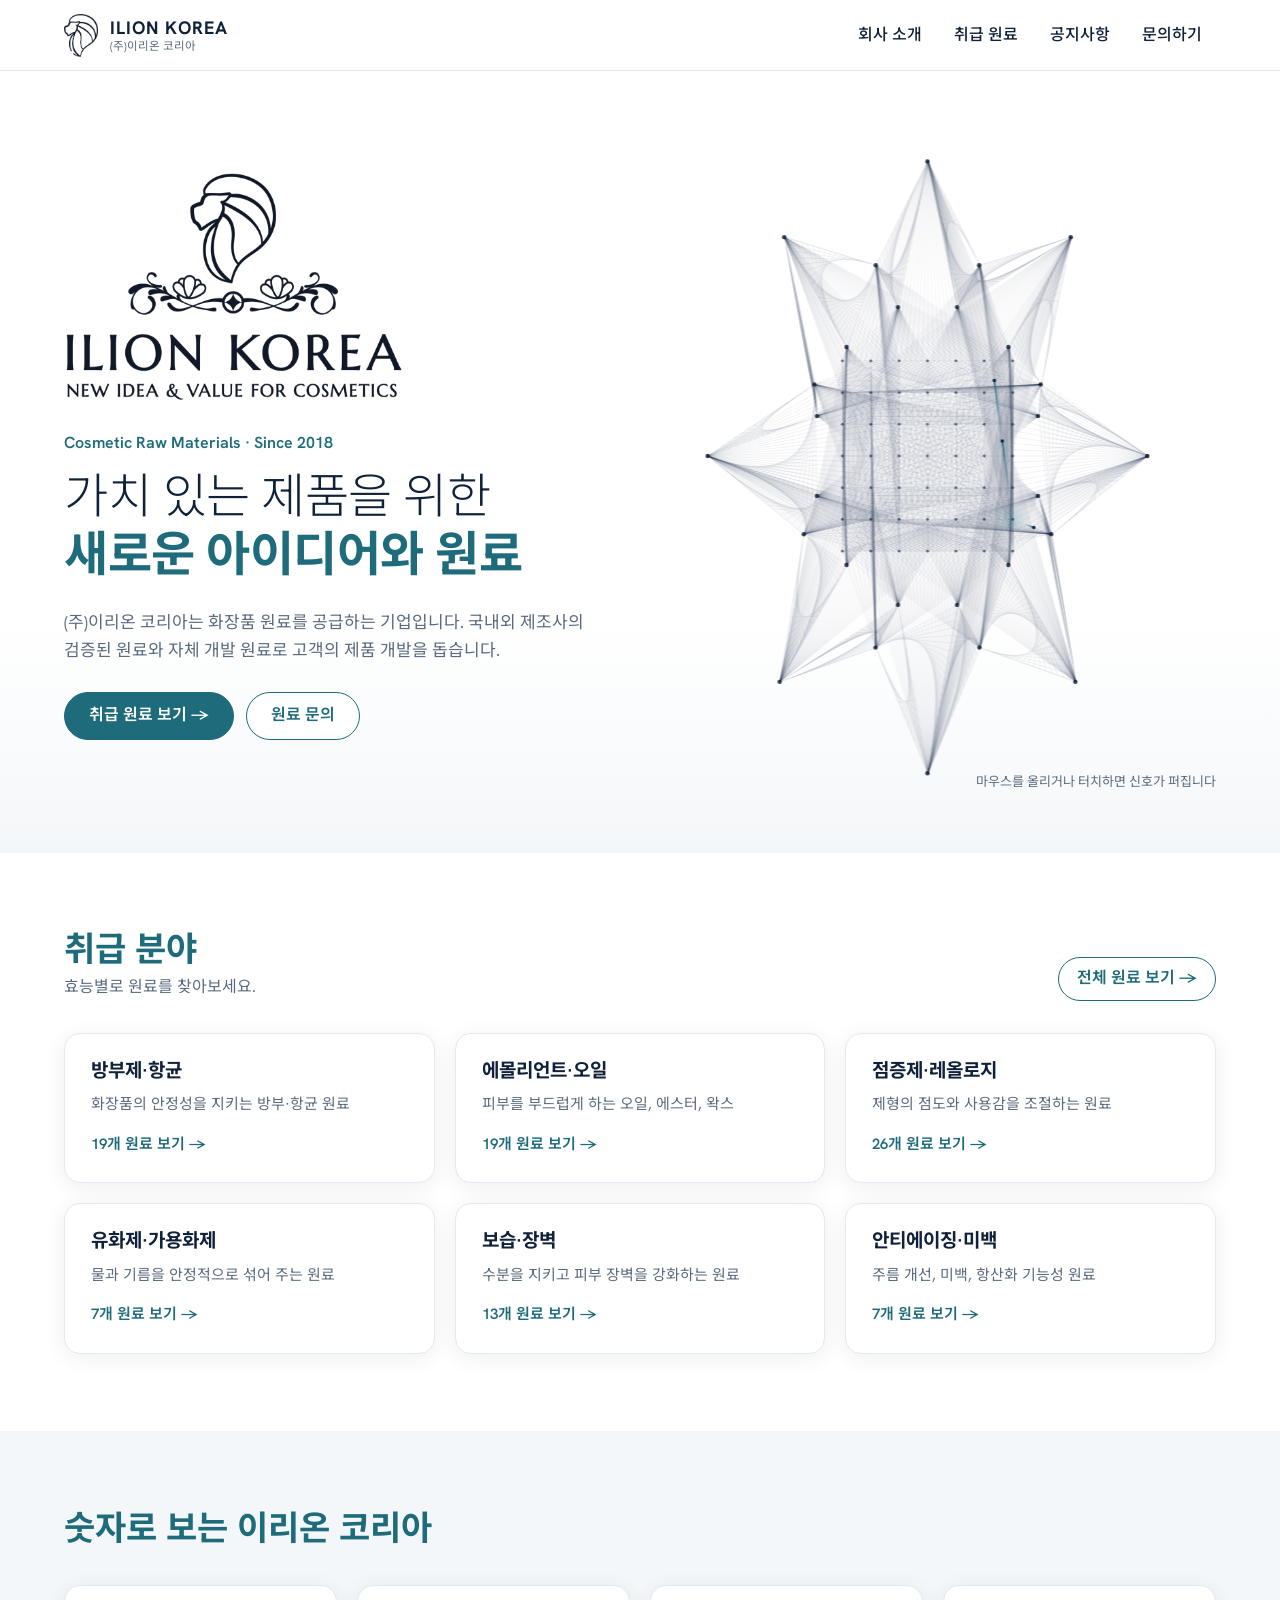
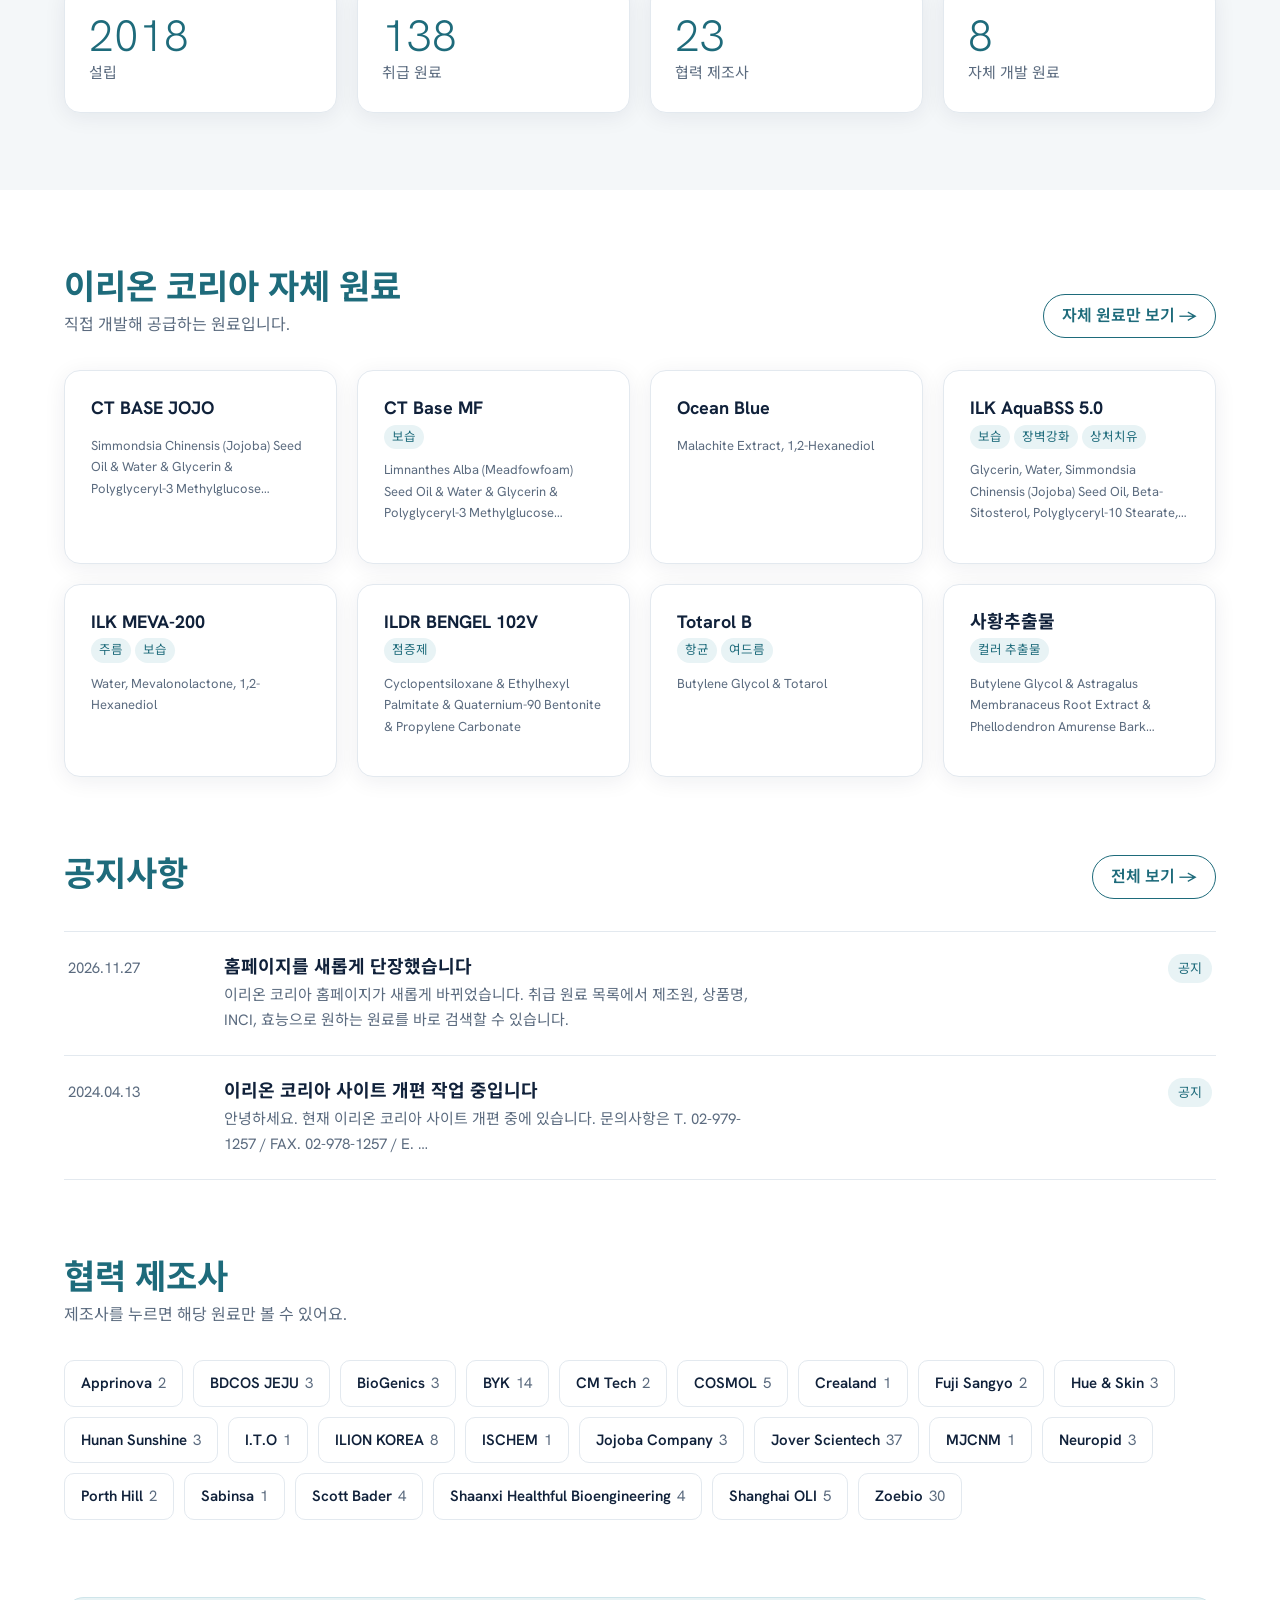
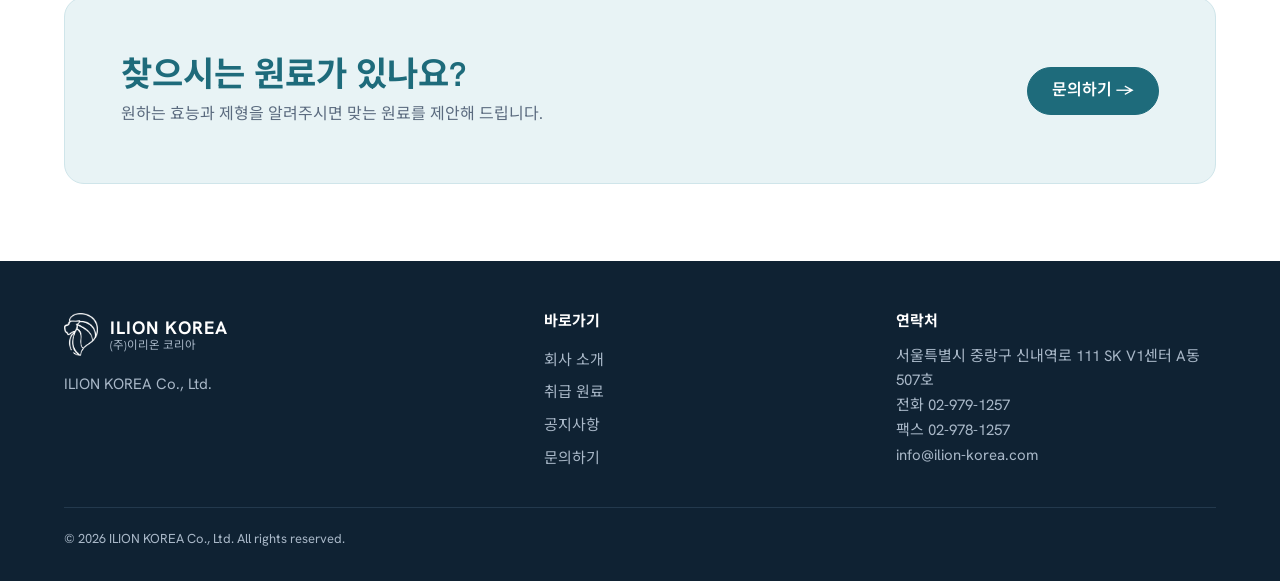
==== commit 40c30164: "Add files via upload" ====
--- a/index.html
+++ b/index.html
@@ -15,6 +15,7 @@
 <section class="hero">
   <div class="wrap">
     <div>
+      <img class="hero-logo" src="assets/logo-full.png" alt="ILION KOREA — New idea &amp; value for cosmetics" width="1000" height="678">
       <div class="kicker" id="h-kicker">Cosmetic Raw Materials · Since 2018</div>
       <h1><span id="h-t1">가치 있는 제품을 위한</span><br><b id="h-t2">새로운 아이디어와 원료</b></h1>
       <p id="h-intro">(주)이리온 코리아는 화장품 원료를 공급하는 기업입니다.</p>
@@ -23,7 +24,7 @@
         <a class="btn sec" href="contact.html">원료 문의</a>
       </div>
     </div>
-    <div class="fig neural" id="neural">
+    <div class="fig neural" id="neural" data-theme="light">
       <img src="assets/hero-network.jpg" alt="" aria-hidden="true">
       <canvas aria-label="핀과 실로 엮인 네트워크 그래픽. 마우스를 올리면 신호가 퍼집니다" role="img"></canvas>
       <span class="hint">마우스를 올리거나 터치하면 신호가 퍼집니다</span>
@@ -41,7 +42,7 @@
   </div>
 </section>
 
-<section class="band dark">
+<section class="band soft">
   <div class="wrap">
     <div class="shead"><h2>숫자로 보는 이리온 코리아</h2></div>
     <div class="stats" id="stats"></div>
--- a/assets/css/style.css
+++ b/assets/css/style.css
@@ -1,107 +1,109 @@
 /*
-VOICE: 차분하고 신뢰감 있는 기술 회사. 과장 없이 정확하게.
-IDEA: 해도(海圖) 같은 데이터 지도 — 점과 선이 연결되는 네트워크 위에 회사가 서 있다.
-PICTURE: 히어로에 깊은 바다색 위로 빛나는 노드 네트워크(SVG), 한 노드에서 퍼지는 펄스.
-COLOUR and TYPE: deep sea #0a2540 바탕, sky #8fd3ff, white, signal pink #ff5c8a / Hanken Grotesk + Noto Sans KR.
-LAYOUT: 상단 내비 → 넓은 히어로 띠 → 흰 콘텐츠 띠와 남색 띠 교차 → 남색 푸터.
+VOICE: 깔끔하고 단정한 화장품 원료 회사. 흰 바탕, 여백, 가는 선.
+IDEA: 로고의 가는 잉크 선처럼, 실과 핀으로 엮인 네트워크가 흰 종이 위에 그려진다.
+PICTURE: 흰 바탕 위 남색 실 네트워크(살아 있는 신호), 왼쪽엔 로고 전체.
+COLOUR and TYPE: 흰색 바탕, 잉크 남색 #10213a, 청록 포인트 #1e6b7b / Hanken Grotesk + Noto Sans KR.
+LAYOUT: 흰 상단 메뉴 → 흰 히어로 → 흰/연회색 구역 교차 → 남색 푸터.
 */
-:root{color-scheme:light dark;
-  --sea:#0a2540;--sea2:#123359;--sky:#8fd3ff;--pink:#ff5c8a;
-  --bg:light-dark(#ffffff,#071a2e);--ink:light-dark(#0a2540,#e8f2fb);
-  --muted:light-dark(#4a5d75,#9db3c8);--line:light-dark(#dbe4ee,#1d3a5c);
-  --card:light-dark(#f3f7fb,#0d2643)}
-:root[data-theme=light]{color-scheme:light}:root[data-theme=dark]{color-scheme:dark}
+:root{color-scheme:light;
+  --bg:#ffffff;--soft:#f4f7f9;--ink:#10213a;--muted:#5b6b7f;--line:#e3e9ef;
+  --accent:#1e6b7b;--accent-2:#2b8a9c;--tint:#e8f3f5;--pink:#d9466f;
+  --navy:#0f2233;--shadow:0 4px 22px rgba(16,33,58,.07)}
 *{box-sizing:border-box;min-width:0}
-html{scroll-padding-top:80px;scroll-behavior:smooth}
+html{scroll-padding-top:84px;scroll-behavior:smooth}
 body{margin:0;background:var(--bg);color:var(--ink);font:16px/1.65 "Hanken Grotesk","Noto Sans KR",system-ui,sans-serif;overflow-x:clip;word-break:keep-all}
 a{color:inherit}
 img,svg{display:block;max-width:100%}
 .wrap{max-width:1240px;margin:0 auto}
 .band{padding:clamp(48px,6vw,96px) max(5vw,16px)}
-.dark{background:var(--sea);color:#fff}
-.dark .muted{color:#b8cce0}
+.band.soft,.dark{background:var(--soft)}
 .muted{color:var(--muted)}
-h1,h2,h3{line-height:1.15;text-wrap:balance;margin:0 0 .5em;font-weight:700}
-h1{font-size:clamp(34px,5vw,52px);font-weight:300;letter-spacing:-.01em}
-h1 b{font-weight:700}
-h2{font-size:clamp(26px,3.2vw,36px)}
-h3{font-size:20px}
+h1,h2,h3{line-height:1.2;text-wrap:balance;margin:0 0 .5em;font-weight:700}
+h1{font-size:clamp(32px,4.4vw,48px);font-weight:300;letter-spacing:-.01em}
+h1 b{font-weight:700;color:var(--accent)}
+h2{font-size:clamp(26px,3vw,34px);color:var(--accent)}
+h3{font-size:19px}
 p{margin:0 0 1em;max-width:68ch}
+:focus-visible{outline:3px solid var(--accent-2);outline-offset:3px}
 
 /* header */
-.top{position:sticky;top:0;z-index:20;background:color-mix(in srgb,var(--sea) 94%,transparent);backdrop-filter:blur(8px);color:#fff}
-.top .wrap{display:flex;align-items:center;gap:24px;padding:14px max(5vw,16px);max-width:none}
-.logo{display:flex;align-items:center;gap:10px;font-weight:700;font-size:19px;text-decoration:none}
-.logo svg{width:28px;height:28px}
+.top{position:sticky;top:0;z-index:20;background:rgba(255,255,255,.96);backdrop-filter:blur(8px);border-bottom:1px solid var(--line)}
+.top .wrap{display:flex;align-items:center;gap:24px;padding:12px max(5vw,16px);max-width:none}
+.logo{display:flex;align-items:center;gap:12px;text-decoration:none}
+.logo .mark{width:34px;height:auto}
+.logo-text{display:flex;flex-direction:column;line-height:1.15}
+.logo-text span{font-weight:700;font-size:18px;letter-spacing:.06em}
+.logo-text small{font-size:11.5px;color:var(--muted)}
 .nav{display:flex;gap:4px;margin-left:auto;flex-wrap:wrap}
-.nav a{padding:10px 14px;border-radius:8px;text-decoration:none;color:#cfe0f0;min-height:44px;display:flex;align-items:center}
-.nav a:hover,.nav a[aria-current=page]{color:#fff;background:rgba(143,211,255,.14)}
-.menu{display:none;margin-left:auto;background:none;border:1px solid rgba(255,255,255,.3);color:#fff;border-radius:8px;width:44px;height:44px;font-size:20px;cursor:pointer}
+.nav a{padding:10px 14px;border-radius:8px;text-decoration:none;color:var(--ink);min-height:44px;display:flex;align-items:center;font-weight:500}
+.nav a:hover{color:var(--accent);background:var(--tint)}
+.nav a[aria-current=page]{color:var(--accent);background:var(--tint);font-weight:700}
+.menu{display:none;margin-left:auto;background:#fff;border:1px solid var(--line);color:var(--ink);border-radius:8px;width:44px;height:44px;font-size:20px;cursor:pointer}
 @media(max-width:760px){
   .menu{display:block}
-  .nav{display:none;position:absolute;left:0;right:0;top:100%;background:var(--sea);flex-direction:column;padding:8px max(5vw,16px) 16px}
+  .nav{display:none;position:absolute;left:0;right:0;top:100%;background:#fff;flex-direction:column;padding:8px max(5vw,16px) 16px;border-bottom:1px solid var(--line);box-shadow:var(--shadow)}
   .nav.open{display:flex}
 }
 
 /* hero */
-.hero{background:radial-gradient(ellipse at 72% 45%,#1a2030 0,#0b0e14 62%);color:#fff;padding:clamp(40px,6vw,88px) max(5vw,16px) clamp(48px,6vw,96px)}
-.hero .wrap{display:grid;grid-template-columns:minmax(0,1fr) minmax(0,1.1fr);gap:clamp(24px,4vw,56px);align-items:center}
-.hero .kicker{color:var(--sky);font-weight:600;margin-bottom:14px}
-.hero p{color:#c9dbec;font-size:17px}
-.hero .wrap{grid-template-columns:minmax(0,.95fr) minmax(0,1.05fr)}
-.neural{position:relative;width:100%;height:clamp(460px,78vh,760px);touch-action:pan-y;cursor:crosshair}
+.hero{background:linear-gradient(180deg,#fff 0,#fff 70%,var(--soft) 100%);padding:clamp(28px,4vw,56px) max(5vw,16px) clamp(40px,5vw,72px)}
+.hero .wrap{display:grid;grid-template-columns:minmax(0,.95fr) minmax(0,1.05fr);gap:clamp(24px,4vw,56px);align-items:center}
+.hero-logo{width:min(340px,80%);height:auto;margin:0 0 28px}
+.hero .kicker{color:var(--accent);font-weight:600;margin-bottom:12px}
+.hero p{color:var(--muted);font-size:17px}
+.neural{position:relative;width:100%;height:clamp(460px,74vh,720px);touch-action:pan-y;cursor:crosshair}
 .neural canvas,.neural img{position:absolute;inset:0;width:100%;height:100%}
-.neural img{object-fit:contain;mix-blend-mode:lighten;-webkit-mask-image:radial-gradient(closest-side,#000 70%,transparent);mask-image:radial-gradient(closest-side,#000 70%,transparent);transition:opacity 2.4s ease,filter 2.4s ease,transform 2.4s ease}
-.neural img.gone{opacity:0;filter:blur(6px) brightness(1.6);transform:scale(1.03)}
-.hint{position:absolute;right:0;bottom:-4px;font-size:13px;color:#8a97a8}
-@media(max-width:860px){.hero .wrap{grid-template-columns:minmax(0,1fr)}.neural{height:min(120vw,560px)}.hint{right:auto;left:0}}
-.pulse{transform-origin:center;transform-box:fill-box;animation:pulse 3.2s ease-out infinite}
-@keyframes pulse{0%{transform:scale(.4);opacity:.9}100%{transform:scale(3.2);opacity:0}}
-@media(prefers-reduced-motion:reduce){.pulse{animation:none;opacity:0}html{scroll-behavior:auto}}
+.neural img{object-fit:contain;filter:invert(1) grayscale(1);mix-blend-mode:multiply;
+  -webkit-mask-image:radial-gradient(closest-side,#000 70%,transparent);mask-image:radial-gradient(closest-side,#000 70%,transparent);
+  transition:opacity 2.4s ease,filter 2.4s ease,transform 2.4s ease}
+.neural img.gone{opacity:0;filter:invert(1) grayscale(1) blur(6px);transform:scale(1.03)}
+.hint{position:absolute;right:0;bottom:-4px;font-size:13px;color:var(--muted)}
+@media(max-width:860px){.hero .wrap{grid-template-columns:minmax(0,1fr)}.neural{height:min(120vw,540px)}.hint{right:auto;left:0}.hero-logo{width:min(280px,75%)}}
+@media(prefers-reduced-motion:reduce){html{scroll-behavior:auto}}
 
 .btns{display:flex;gap:12px;flex-wrap:wrap;margin-top:28px}
-.btn{display:inline-flex;align-items:center;gap:8px;min-height:48px;padding:0 22px;border-radius:999px;font-weight:600;text-decoration:none;border:0;font-size:16px;cursor:pointer;font-family:inherit}
-.btn.pri{background:var(--pink);color:#fff}
-.btn.pri:hover{background:#ff7aa0}
-.btn.sec{border:1px solid rgba(143,211,255,.5);color:#fff;background:transparent}
-.btn.sec:hover{background:rgba(143,211,255,.12)}
-.btn.ink{background:var(--sea);color:#fff}
-:focus-visible{outline:3px solid var(--pink);outline-offset:3px}
-
-/* page head (sub pages) */
-.phead{background:var(--sea);color:#fff;padding:clamp(40px,5vw,72px) max(5vw,16px)}
-.phead p{color:#c9dbec}
-.crumb{color:var(--sky);font-size:14px;margin-bottom:10px}
+.btn{display:inline-flex;align-items:center;gap:8px;min-height:48px;padding:0 24px;border-radius:999px;font-weight:600;text-decoration:none;border:1.5px solid var(--accent);font-size:16px;cursor:pointer;font-family:inherit;transition:background .2s,color .2s}
+.btn.pri{background:var(--accent);color:#fff}
+.btn.pri:hover{background:var(--accent-2);border-color:var(--accent-2)}
+.btn.sec,.btn.ink{background:#fff;color:var(--accent)}
+.btn.sec:hover,.btn.ink:hover{background:var(--tint)}
+
+/* page head */
+.phead{background:var(--soft);border-bottom:1px solid var(--line);padding:clamp(40px,5vw,72px) max(5vw,16px)}
+.phead h1 b{color:var(--ink)}
+.phead p{color:var(--muted);margin:0}
+.crumb{color:var(--accent);font-size:14px;margin-bottom:10px}
 .crumb a{text-decoration:none}
 
 /* section head */
 .shead{display:flex;justify-content:space-between;align-items:end;gap:16px;flex-wrap:wrap;margin-bottom:32px}
-.shead h2{margin:0}
-.more{font-weight:600;text-decoration:none;color:var(--pink);min-height:44px;display:flex;align-items:center}
+.shead h2{margin:0 0 4px}
+.more{font-weight:600;text-decoration:none;color:var(--accent);min-height:44px;display:inline-flex;align-items:center;padding:0 18px;border:1.5px solid var(--accent);border-radius:999px}
+.more:hover{background:var(--tint)}
 
 /* cards */
-.grid{display:grid;gap:18px;grid-template-columns:repeat(auto-fit,minmax(min(100%,250px),1fr))}
-.card{background:var(--card);border:1px solid var(--line);border-radius:16px;padding:26px;display:flex;flex-direction:column;text-decoration:none;transition:transform .2s,border-color .2s}
-a.card:hover{transform:translateY(-3px);border-color:var(--sky)}
-.card .ico{width:48px;height:48px;margin-bottom:18px}
+.grid{display:grid;gap:20px;grid-template-columns:repeat(auto-fit,minmax(min(100%,250px),1fr))}
+#cats{grid-template-columns:repeat(auto-fit,minmax(min(100%,300px),1fr))}
+.card{background:#fff;border:1px solid var(--line);border-radius:16px;padding:26px;display:flex;flex-direction:column;text-decoration:none;box-shadow:var(--shadow);transition:transform .2s,box-shadow .2s,border-color .2s}
+a.card:hover{transform:translateY(-3px);border-color:var(--accent-2);box-shadow:0 10px 30px rgba(16,33,58,.1)}
 .card p{color:var(--muted);font-size:15px}
-.card .go{margin-top:auto;font-weight:600;font-size:15px;color:var(--pink)}
+.card .go{margin-top:auto;font-weight:600;font-size:15px;color:var(--accent)}
 
 /* stats */
-.stats{display:grid;grid-template-columns:repeat(auto-fit,minmax(min(100%,180px),1fr));gap:1px;background:rgba(143,211,255,.25);border-radius:16px;overflow:hidden}
-.stats div{background:var(--sea);padding:28px 24px}
-.stats b{display:block;font-size:clamp(32px,4vw,44px);font-weight:300;color:var(--sky);line-height:1.1}
-.stats span{color:#c9dbec;font-size:15px}
+.stats{display:grid;grid-template-columns:repeat(auto-fit,minmax(min(100%,180px),1fr));gap:20px}
+.stats div{background:#fff;border:1px solid var(--line);border-radius:16px;padding:26px 24px;box-shadow:var(--shadow)}
+.stats b{display:block;font-size:clamp(32px,4vw,44px);font-weight:300;color:var(--accent);line-height:1.1}
+.stats span{color:var(--muted);font-size:15px}
 
 /* news list */
 .news{list-style:none;margin:0;padding:0;border-top:1px solid var(--line)}
 .news li{border-bottom:1px solid var(--line)}
 .news a{display:grid;grid-template-columns:8.5em minmax(0,1fr) auto;gap:20px;align-items:baseline;padding:22px 4px;text-decoration:none}
-.news a:hover h3{color:var(--pink)}
+.news a:hover h3{color:var(--accent)}
 .news time{color:var(--muted);font-size:15px;white-space:nowrap}
 .news h3{margin:0;font-size:18px;transition:color .2s}
 .news p{margin:6px 0 0;color:var(--muted);font-size:15px}
-.tag{font-size:13px;padding:4px 10px;border-radius:999px;background:var(--card);border:1px solid var(--line);white-space:nowrap}
+.tag{font-size:13px;padding:4px 10px;border-radius:999px;background:var(--tint);color:var(--accent);white-space:nowrap}
 @media(max-width:600px){.news a{grid-template-columns:minmax(0,1fr);gap:6px}.tag{justify-self:start}}
 
 /* split */
@@ -112,52 +114,39 @@
 .tl{list-style:none;margin:0;padding:0;position:relative}
 .tl::before{content:"";position:absolute;left:5.2em;top:8px;bottom:8px;width:2px;background:var(--line)}
 .tl li{display:grid;grid-template-columns:4.4em minmax(0,1fr);gap:2em;padding:12px 0;position:relative}
-.tl li::after{content:"";position:absolute;left:calc(5.2em - 5px);top:20px;width:12px;height:12px;border-radius:50%;background:var(--pink)}
-.tl b{font-size:20px;font-weight:700}
-
-/* solution detail */
-.sol{display:grid;grid-template-columns:minmax(0,.8fr) minmax(0,1.2fr);gap:clamp(24px,5vw,64px);padding-block:clamp(40px,5vw,72px);border-bottom:1px solid var(--line)}
-.sol:last-child{border-bottom:0}
-.sol .ico{width:64px;height:64px;margin-bottom:16px}
-.sol ul{margin:0;padding-left:1.2em}
-.sol li{margin-bottom:8px}
-@media(max-width:760px){.sol{grid-template-columns:minmax(0,1fr)}}
-
-/* team */
-.person{text-align:left}
-.avatar{width:72px;height:72px;border-radius:50%;background:linear-gradient(135deg,var(--sky),var(--pink));display:grid;place-items:center;color:var(--sea);font-weight:700;font-size:24px;margin-bottom:14px}
+.tl li::after{content:"";position:absolute;left:calc(5.2em - 5px);top:20px;width:12px;height:12px;border-radius:50%;background:var(--accent)}
+.tl b{font-size:20px}
 
 /* form */
 form{display:grid;gap:16px}
 label{display:grid;gap:6px;font-weight:600;font-size:15px}
-input,textarea,select{font:inherit;font-size:16px;padding:12px 14px;border-radius:10px;border:1px solid var(--line);background:var(--bg);color:var(--ink);min-height:48px}
+input,textarea,select{font:inherit;font-size:16px;padding:12px 14px;border-radius:10px;border:1px solid var(--line);background:#fff;color:var(--ink);min-height:48px}
+input:focus,textarea:focus,select:focus{border-color:var(--accent-2)}
 textarea{min-height:140px;resize:vertical}
-.ok{display:none;padding:14px 16px;border-radius:10px;background:var(--card);border:1px solid var(--sky)}
+.ok{display:none;padding:14px 16px;border-radius:10px;background:var(--tint);border:1px solid var(--accent-2)}
 .ok.show{display:block}
 dl.info{margin:0;display:grid;grid-template-columns:6em minmax(0,1fr);gap:14px 20px}
 dl.info dt{color:var(--muted)}
 dl.info dd{margin:0;overflow-wrap:anywhere}
 
 /* CTA */
-.cta{background:linear-gradient(120deg,var(--sea2),var(--sea));color:#fff;border-radius:20px;padding:clamp(32px,5vw,56px);display:flex;justify-content:space-between;align-items:center;gap:24px;flex-wrap:wrap}
+.cta{background:var(--tint);border:1px solid #cfe5ea;border-radius:20px;padding:clamp(32px,5vw,56px);display:flex;justify-content:space-between;align-items:center;gap:24px;flex-wrap:wrap}
 .cta h2{margin:0 0 6px}
-.cta p{margin:0;color:#c9dbec}
+.cta p{margin:0;color:var(--muted)}
 
 /* footer */
-.foot{background:#061629;color:#9db3c8;padding:48px max(5vw,16px) 32px;font-size:15px}
+.foot{background:var(--navy);color:#a9b8c8;padding:48px max(5vw,16px) 32px;font-size:15px}
 .foot .wrap{display:grid;grid-template-columns:minmax(0,1.4fr) repeat(2,minmax(0,1fr));gap:32px}
 .foot a{text-decoration:none;display:block;padding:4px 0}
 .foot a:hover{color:#fff}
+.foot .logo{color:#fff;display:flex}
+.foot .logo-text small{color:#a9b8c8}
 .foot h4{color:#fff;margin:0 0 10px;font-size:15px}
-.foot .copy{grid-column:1/-1;border-top:1px solid #1d3a5c;padding-top:20px;font-size:13px}
+.foot .copy{grid-column:1/-1;border-top:1px solid #23394d;padding-top:20px;font-size:13px}
 @media(max-width:600px){.foot .wrap{grid-template-columns:minmax(0,1fr)}}
-.sample{font-size:13px;color:var(--muted);margin-top:14px}
-
-/* ── ILION additions ── */
-.logo-text{display:flex;flex-direction:column;line-height:1.1}
-.logo-text small{font-size:11px;font-weight:400;color:#9db3c8}
+
 .loading{color:var(--muted);padding:24px 0}
-.err{padding:16px;border-radius:10px;border:1px solid var(--pink);background:var(--card)}
+.err{padding:16px;border-radius:10px;border:1px solid var(--pink);background:#fff5f7}
 
 /* products */
 .tools{display:grid;grid-template-columns:minmax(0,1fr) minmax(0,240px);gap:12px;margin-bottom:14px}
@@ -166,27 +155,37 @@
 .search input{width:100%;padding-left:42px}
 .search svg{position:absolute;left:14px;top:50%;transform:translateY(-50%);width:18px;height:18px;color:var(--muted)}
 .chips{display:flex;flex-wrap:wrap;gap:8px;margin-bottom:18px}
-.chip{font:inherit;font-size:14px;min-height:40px;padding:0 16px;border-radius:999px;border:1px solid var(--line);background:var(--bg);color:var(--ink);cursor:pointer}
-.chip[aria-pressed=true]{background:var(--sea);border-color:var(--sea);color:#fff}
+.chip{font:inherit;font-size:14px;min-height:40px;padding:0 16px;border-radius:999px;border:1px solid var(--line);background:#fff;color:var(--ink);cursor:pointer}
+.chip:hover{border-color:var(--accent-2)}
+.chip[aria-pressed=true]{background:var(--accent);border-color:var(--accent);color:#fff}
 .count{color:var(--muted);font-size:15px;margin:0 0 10px}
 .ptable{width:100%;border-collapse:collapse;font-size:15px}
-.ptable th{text-align:left;font-size:13px;color:var(--muted);font-weight:600;padding:10px 12px;border-bottom:2px solid var(--line);position:sticky;top:64px;background:var(--bg)}
+.ptable th{text-align:left;font-size:13px;color:var(--muted);font-weight:600;padding:10px 12px;border-bottom:2px solid var(--line);position:sticky;top:69px;background:#fff}
 .ptable td{padding:12px;border-bottom:1px solid var(--line);vertical-align:top}
+.ptable tbody tr:hover{background:#fafcfd}
 .ptable td:nth-child(1){white-space:nowrap;color:var(--muted)}
 .ptable td:nth-child(2){font-weight:600;min-width:10em}
 .ptable td:nth-child(3){font-size:13.5px;color:var(--muted);line-height:1.5}
-.ptable mark{background:color-mix(in srgb,var(--pink) 25%,transparent);color:inherit;border-radius:3px}
+.ptable mark{background:#ffe8a3;color:inherit;border-radius:3px}
 .eff{display:flex;flex-wrap:wrap;gap:4px}
-.eff span{font-size:12.5px;padding:2px 8px;border-radius:999px;background:var(--card);border:1px solid var(--line);white-space:nowrap}
-.own{font-size:11px;font-weight:700;color:#fff;background:var(--pink);border-radius:4px;padding:1px 6px;margin-left:6px;vertical-align:2px}
+.eff span{font-size:12.5px;padding:2px 8px;border-radius:999px;background:var(--tint);color:var(--accent);white-space:nowrap}
+.own{font-size:11px;font-weight:700;color:#fff;background:var(--accent);border-radius:4px;padding:1px 6px;margin-left:6px;vertical-align:2px}
 .empty{padding:40px 0;text-align:center;color:var(--muted)}
-@media(max-width:600px){.ptable th{position:static}.ptable td:nth-child(1){white-space:normal}.ptable td{padding:3px 0}}
+@media(max-width:600px){
+  .ptable th{position:static}
+  .stack thead{display:none}
+  .stack tr{display:grid;padding-block:12px;border-bottom:1px solid var(--line)}
+  .stack td{display:flow-root;border:0;padding:3px 0 3px 5.5em;text-align:start;white-space:normal!important}
+  .stack td::before{content:attr(data-l);float:left;width:5em;margin-left:-5.5em;color:var(--muted);font-size:12.5px;font-weight:400}
+  .stack td:empty{display:none}
+  .stack td.empty{padding-left:0}.stack td.empty::before{display:none}
+}
 
 /* makers */
 .makers{display:flex;flex-wrap:wrap;gap:10px}
-.makers a{padding:10px 16px;border-radius:10px;border:1px solid var(--line);background:var(--card);text-decoration:none;font-weight:600;font-size:15px}
+.makers a{padding:10px 16px;border-radius:10px;border:1px solid var(--line);background:#fff;text-decoration:none;font-weight:600;font-size:15px}
 .makers a span{color:var(--muted);font-weight:400;margin-left:6px}
-.makers a:hover{border-color:var(--sky)}
+.makers a:hover{border-color:var(--accent-2);color:var(--accent)}
 
 /* own products */
 .own-card h3{font-size:18px;margin-bottom:6px}
@@ -196,18 +195,10 @@
 .notice{padding:28px 0;border-bottom:1px solid var(--line)}
 .notice:first-child{padding-top:0}
 .notice time{color:var(--muted);font-size:15px}
-.notice h2{font-size:24px;margin:6px 0 14px}
+.notice h2{font-size:24px;margin:6px 0 14px;color:var(--ink)}
 .notice .body p{margin:0 0 .8em}
-
-/* map */
-.map{width:100%;aspect-ratio:16/10;border:0;border-radius:16px;background:var(--card)}
+.notice .body a{color:var(--accent)}
+
+/* about */
+.map{width:100%;aspect-ratio:16/10;border:0;border-radius:16px;background:#fff;box-shadow:var(--shadow)}
 .en{color:var(--muted);font-size:15px;border-left:3px solid var(--line);padding-left:16px}
-@media(max-width:600px){
-  .stack thead{display:none}
-  .stack tr{display:grid;padding-block:12px;border-bottom:1px solid var(--line)}
-  .stack td{display:flow-root;border:0;padding:3px 0 3px 5.5em;text-align:start}
-  .stack td::before{content:attr(data-l);float:left;width:5em;margin-left:-5.5em;color:var(--muted);font-size:12.5px;font-weight:400}
-  .stack td:empty{display:none}
-  .stack td.empty{padding-left:0}.stack td.empty::before{display:none}
-}
-#cats{grid-template-columns:repeat(auto-fit,minmax(min(100%,300px),1fr))}
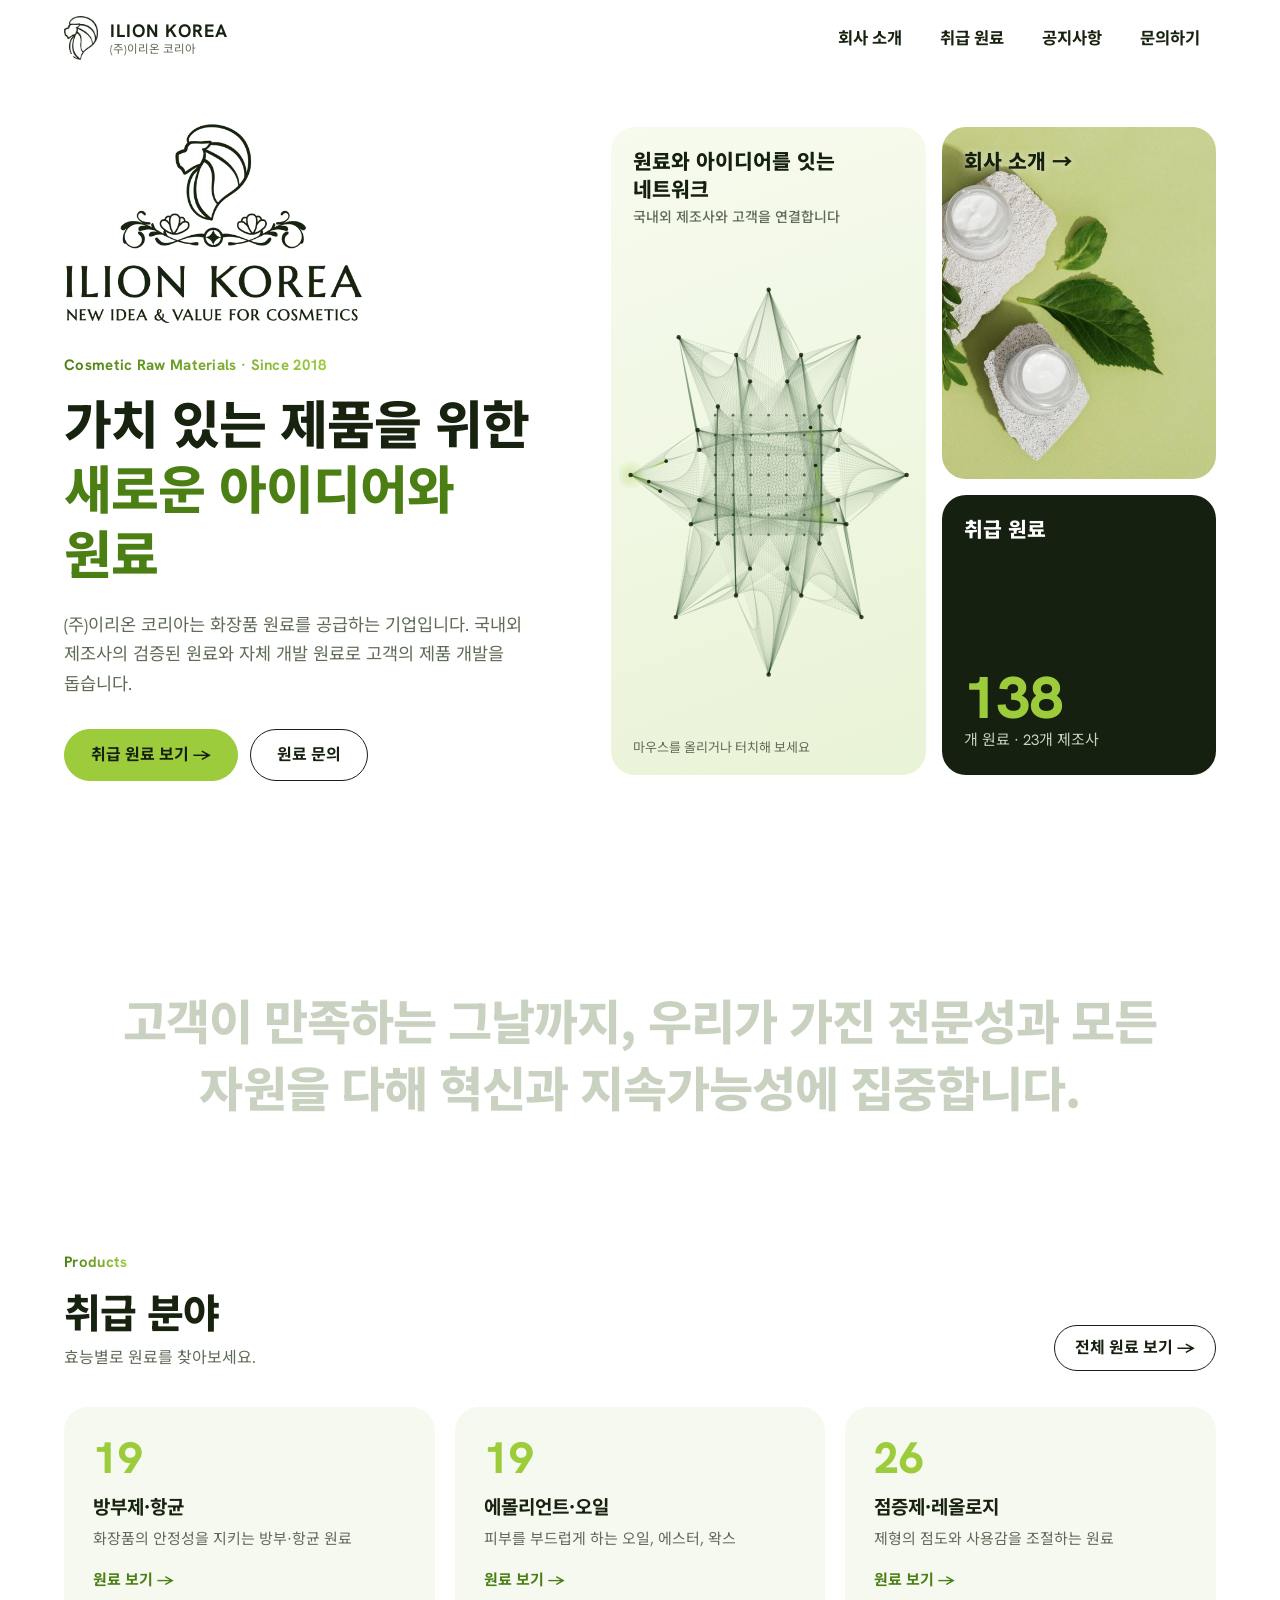
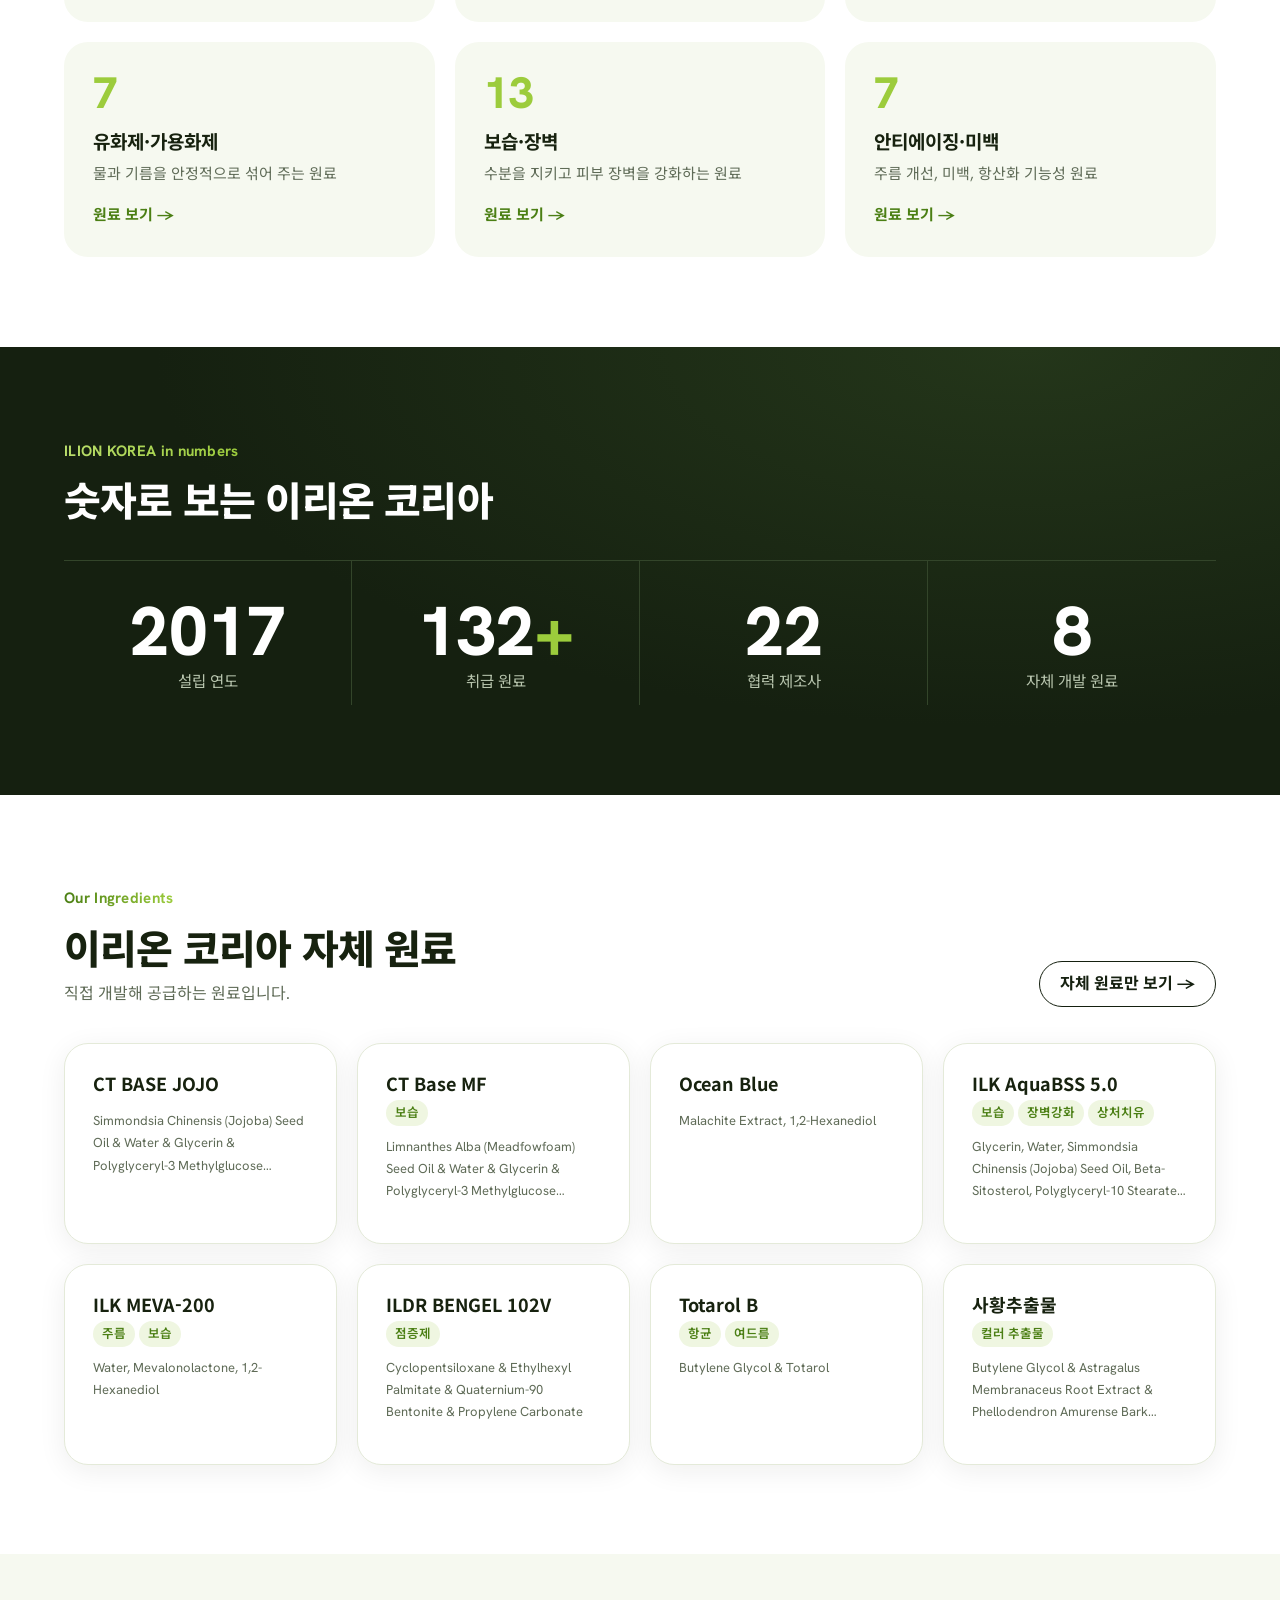
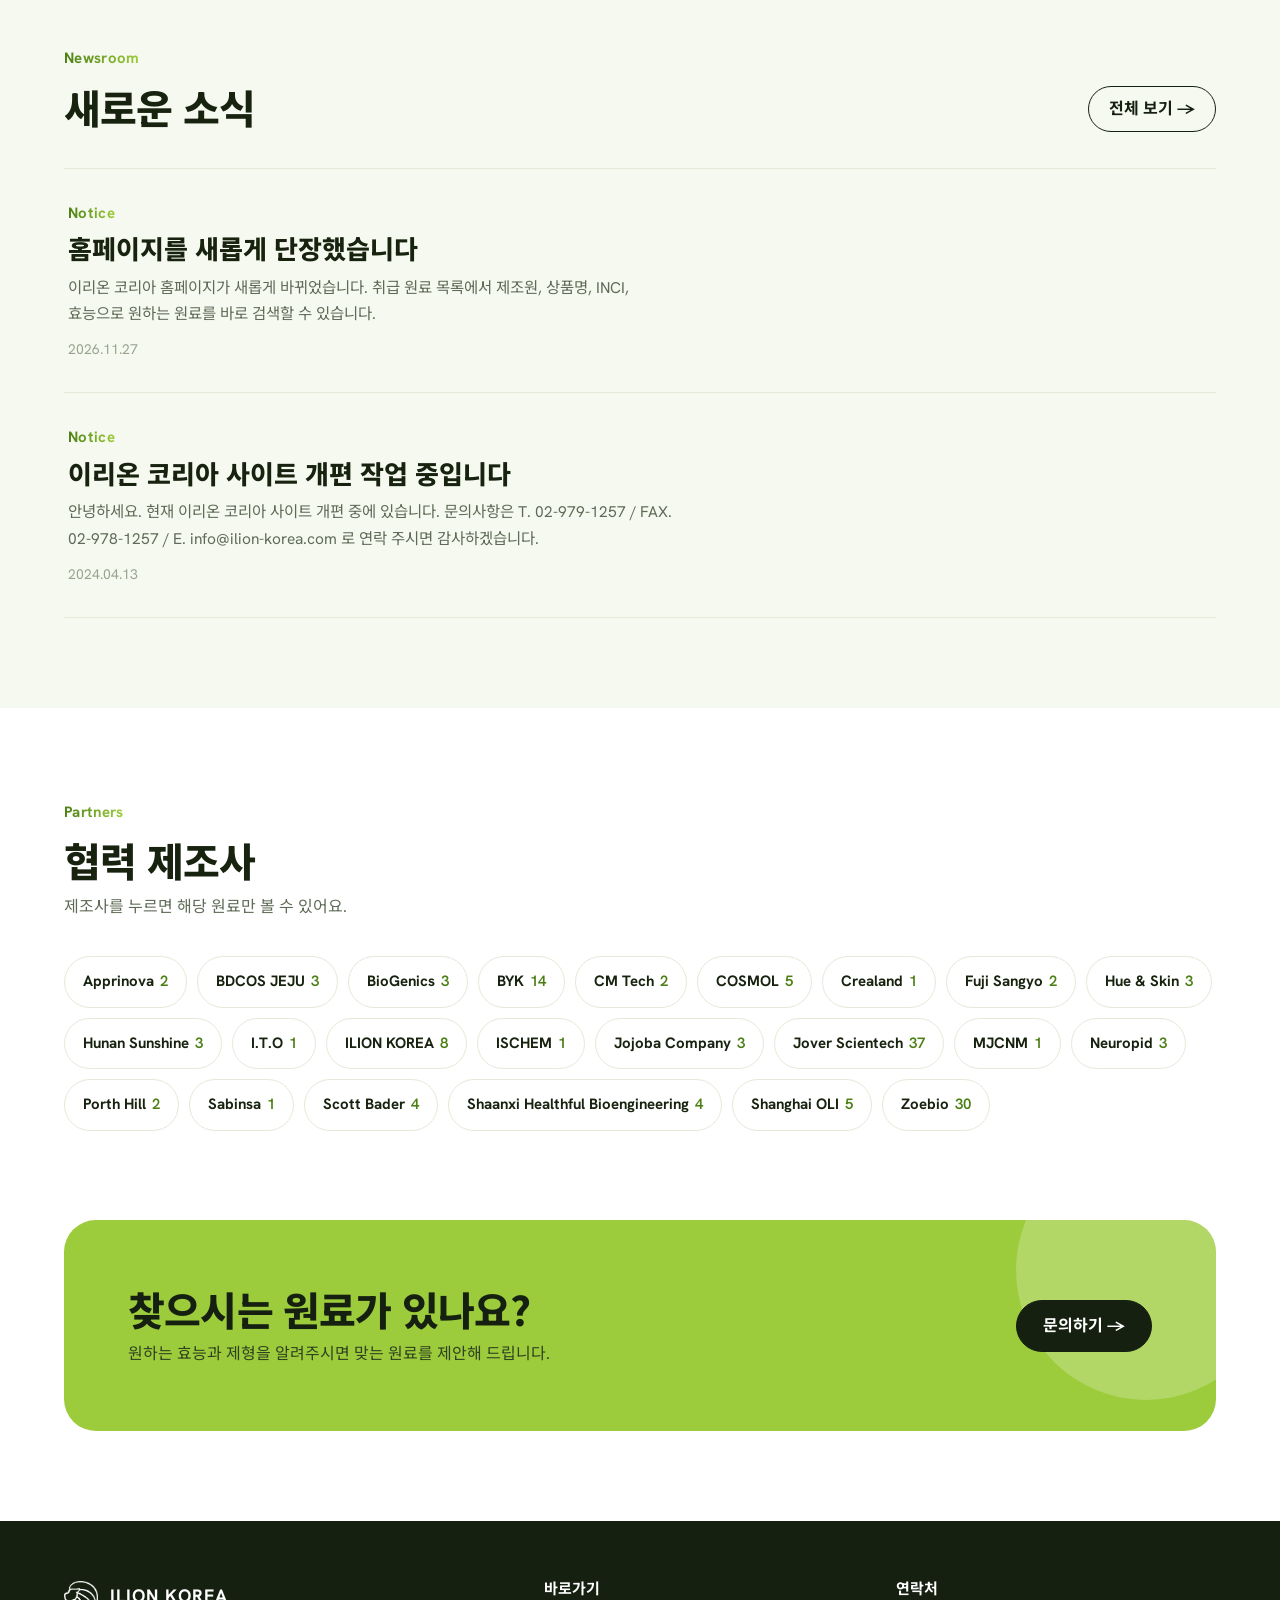
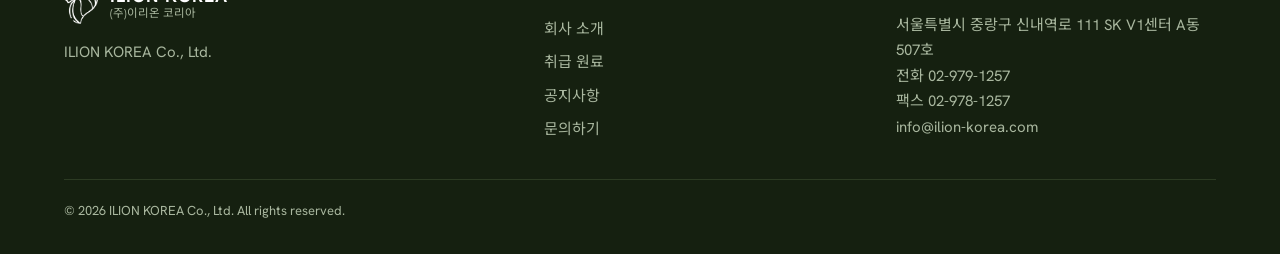
==== commit bab8d9c6: "Add files via upload" ====
--- a/index.html
+++ b/index.html
@@ -6,7 +6,7 @@
 <title>이리온 코리아 | ILION KOREA</title>
 <meta name="description" content="(주)이리온 코리아 — 화장품 원료 공급 기업. 취급 원료, 회사 소개, 공지사항, 문의.">
 <link rel="preconnect" href="https://fonts.googleapis.com"><link rel="preconnect" href="https://fonts.gstatic.com" crossorigin>
-<link href="https://fonts.googleapis.com/css2?family=Hanken+Grotesk:wght@300;400;600;700&family=Noto+Sans+KR:wght@300;400;600;700&display=swap" rel="stylesheet">
+<link href="https://fonts.googleapis.com/css2?family=Hanken+Grotesk:wght@400;600;700;800&family=Noto+Sans+KR:wght@400;500;700;800&display=swap" rel="stylesheet">
 <link rel="stylesheet" href="assets/css/style.css">
 </head>
 <body data-page="home">
@@ -14,70 +14,87 @@
 
 <section class="hero">
   <div class="wrap">
-    <div>
+    <div class="rv">
       <img class="hero-logo" src="assets/logo-full.png" alt="ILION KOREA — New idea &amp; value for cosmetics" width="1000" height="678">
-      <div class="kicker" id="h-kicker">Cosmetic Raw Materials · Since 2018</div>
-      <h1><span id="h-t1">가치 있는 제품을 위한</span><br><b id="h-t2">새로운 아이디어와 원료</b></h1>
+      <div class="label" id="h-kicker">Cosmetic Raw Materials · Since 2018</div>
+      <h1><span id="h-t1">가치 있는 제품을 위한</span><br><em id="h-t2">새로운 아이디어와 원료</em></h1>
       <p id="h-intro">(주)이리온 코리아는 화장품 원료를 공급하는 기업입니다.</p>
       <div class="btns">
         <a class="btn pri" href="products.html">취급 원료 보기 →</a>
         <a class="btn sec" href="contact.html">원료 문의</a>
       </div>
     </div>
-    <div class="fig neural" id="neural" data-theme="light">
-      <img src="assets/hero-network.jpg" alt="" aria-hidden="true">
-      <canvas aria-label="핀과 실로 엮인 네트워크 그래픽. 마우스를 올리면 신호가 퍼집니다" role="img"></canvas>
-      <span class="hint">마우스를 올리거나 터치하면 신호가 퍼집니다</span>
+    <div class="mosaic">
+      <div class="tile net rv">
+        <div class="cap">원료와 아이디어를 잇는<br>네트워크<small>국내외 제조사와 고객을 연결합니다</small></div>
+        <div class="fig neural" id="neural" data-theme="light">
+          <img src="assets/hero-network.jpg" alt="" aria-hidden="true">
+          <canvas aria-label="핀과 실로 엮인 네트워크 그래픽. 마우스를 올리면 신호가 퍼집니다" role="img"></canvas>
+        </div>
+        <span class="hint">마우스를 올리거나 터치해 보세요</span>
+      </div>
+      <a class="tile photo rv" href="about.html">
+        <img src="assets/img/about-photo.jpg" alt="연두색 배경 위 화장품 크림과 초록 잎" loading="eager">
+        <div class="cap">회사 소개 →</div>
+      </a>
+      <a class="tile num rv" href="products.html">
+        <div class="cap">취급 원료</div>
+        <b id="hero-count">138</b><span>개 원료 · <span id="hero-makers">23</span>개 제조사</span>
+      </a>
     </div>
   </div>
 </section>
 
-<section class="band">
+<section class="statement">
+  <p id="statement">고객이 만족하는 그날까지, 우리가 가진 전문성과 모든 자원을 다해 <span class="hl">혁신과 지속가능성</span>에 집중합니다.</p>
+</section>
+
+<section class="band" style="padding-top:0">
   <div class="wrap">
-    <div class="shead">
-      <div><h2>취급 분야</h2><p class="muted" style="margin:0">효능별로 원료를 찾아보세요.</p></div>
+    <div class="shead rv">
+      <div><span class="label">Products</span><h2>취급 분야</h2><p class="muted">효능별로 원료를 찾아보세요.</p></div>
       <a class="more" href="products.html">전체 원료 보기 →</a>
     </div>
     <div class="grid" id="cats"><p class="loading">불러오는 중…</p></div>
   </div>
 </section>
 
-<section class="band soft">
+<section class="band dark">
   <div class="wrap">
-    <div class="shead"><h2>숫자로 보는 이리온 코리아</h2></div>
-    <div class="stats" id="stats"></div>
+    <div class="shead rv"><div><span class="label">ILION KOREA in numbers</span><h2>숫자로 보는 이리온 코리아</h2></div></div>
+    <div class="stats rv" id="stats"></div>
   </div>
 </section>
 
 <section class="band">
   <div class="wrap">
-    <div class="shead">
-      <div><h2>이리온 코리아 자체 원료</h2><p class="muted" style="margin:0">직접 개발해 공급하는 원료입니다.</p></div>
+    <div class="shead rv">
+      <div><span class="label">Our Ingredients</span><h2>이리온 코리아 자체 원료</h2><p class="muted">직접 개발해 공급하는 원료입니다.</p></div>
       <a class="more" href="products.html?maker=ILION%20KOREA">자체 원료만 보기 →</a>
     </div>
     <div class="grid" id="own"></div>
   </div>
 </section>
 
-<section class="band" style="padding-top:0">
+<section class="band soft">
   <div class="wrap">
-    <div class="shead"><h2>공지사항</h2><a class="more" href="notice.html">전체 보기 →</a></div>
-    <ul class="news" id="news"></ul>
+    <div class="shead rv"><div><span class="label">Newsroom</span><h2>새로운 소식</h2></div><a class="more" href="notice.html">전체 보기 →</a></div>
+    <ul class="news rv" id="news"></ul>
+  </div>
+</section>
+
+<section class="band">
+  <div class="wrap">
+    <div class="shead rv"><div><span class="label">Partners</span><h2>협력 제조사</h2><p class="muted">제조사를 누르면 해당 원료만 볼 수 있어요.</p></div></div>
+    <div class="makers rv" id="makers"></div>
   </div>
 </section>
 
 <section class="band" style="padding-top:0">
   <div class="wrap">
-    <div class="shead"><div><h2>협력 제조사</h2><p class="muted" style="margin:0">제조사를 누르면 해당 원료만 볼 수 있어요.</p></div></div>
-    <div class="makers" id="makers"></div>
-  </div>
-</section>
-
-<section class="band" style="padding-top:0">
-  <div class="wrap">
-    <div class="cta">
+    <div class="cta rv">
       <div><h2>찾으시는 원료가 있나요?</h2><p>원하는 효능과 제형을 알려주시면 맞는 원료를 제안해 드립니다.</p></div>
-      <a class="btn pri" href="contact.html">문의하기 →</a>
+      <a class="btn" href="contact.html">문의하기 →</a>
     </div>
   </div>
 </section>
--- a/assets/css/style.css
+++ b/assets/css/style.css
@@ -1,44 +1,51 @@
 /*
-VOICE: 깔끔하고 단정한 화장품 원료 회사. 흰 바탕, 여백, 가는 선.
-IDEA: 로고의 가는 잉크 선처럼, 실과 핀으로 엮인 네트워크가 흰 종이 위에 그려진다.
-PICTURE: 흰 바탕 위 남색 실 네트워크(살아 있는 신호), 왼쪽엔 로고 전체.
-COLOUR and TYPE: 흰색 바탕, 잉크 남색 #10213a, 청록 포인트 #1e6b7b / Hanken Grotesk + Noto Sans KR.
-LAYOUT: 흰 상단 메뉴 → 흰 히어로 → 흰/연회색 구역 교차 → 남색 푸터.
+VOICE: 자연에서 온 원료를 다루는 단정한 화장품 원료 회사. 밝고 신선하게.
+IDEA: 연두빛 원료 견본판 — 둥근 카드 위에 원료, 실 네트워크, 사진이 나란히 놓인 모자이크.
+PICTURE: 히어로 오른쪽 모자이크(살아 있는 실 네트워크 + 연두 사진 + 숫자 카드).
+COLOUR and TYPE: 흰 바탕, 짙은 숲색 잉크 #17220f, 연두 #9ccc3c, 짙은 초록 #4b7f14 / Noto Sans KR 800 + Hanken Grotesk.
+LAYOUT: 흰 메뉴 → 모자이크 히어로 → 큰 문장 → 카드 → 짙은 숫자 띠 → 뉴스 목록 → 연두 CTA → 짙은 푸터.
 */
 :root{color-scheme:light;
-  --bg:#ffffff;--soft:#f4f7f9;--ink:#10213a;--muted:#5b6b7f;--line:#e3e9ef;
-  --accent:#1e6b7b;--accent-2:#2b8a9c;--tint:#e8f3f5;--pink:#d9466f;
-  --navy:#0f2233;--shadow:0 4px 22px rgba(16,33,58,.07)}
+  --bg:#ffffff;--soft:#f6f9f0;--ink:#17220f;--muted:#5f6b57;--line:#e4ead9;
+  --lime:#9ccc3c;--lime-2:#b9dd6b;--green:#4b7f14;--tint:#eff6e1;--deep:#152010;
+  --shadow:0 6px 28px rgba(23,34,15,.07);--r:24px}
 *{box-sizing:border-box;min-width:0}
 html{scroll-padding-top:84px;scroll-behavior:smooth}
-body{margin:0;background:var(--bg);color:var(--ink);font:16px/1.65 "Hanken Grotesk","Noto Sans KR",system-ui,sans-serif;overflow-x:clip;word-break:keep-all}
+body{margin:0;background:var(--bg);color:var(--ink);font:16px/1.7 "Hanken Grotesk","Noto Sans KR",system-ui,sans-serif;overflow-x:clip;word-break:keep-all}
 a{color:inherit}
 img,svg{display:block;max-width:100%}
 .wrap{max-width:1240px;margin:0 auto}
-.band{padding:clamp(48px,6vw,96px) max(5vw,16px)}
-.band.soft,.dark{background:var(--soft)}
+.band{padding:clamp(56px,7vw,112px) max(5vw,16px)}
+.band.soft{background:var(--soft)}
 .muted{color:var(--muted)}
-h1,h2,h3{line-height:1.2;text-wrap:balance;margin:0 0 .5em;font-weight:700}
-h1{font-size:clamp(32px,4.4vw,48px);font-weight:300;letter-spacing:-.01em}
-h1 b{font-weight:700;color:var(--accent)}
-h2{font-size:clamp(26px,3vw,34px);color:var(--accent)}
-h3{font-size:19px}
+h1,h2,h3{line-height:1.25;text-wrap:balance;margin:0 0 .5em;font-family:"Noto Sans KR","Hanken Grotesk",sans-serif}
+h1{font-size:clamp(34px,4.6vw,52px);font-weight:800;letter-spacing:-.02em}
+h1 em{font-style:normal;color:var(--green)}
+h2{font-size:clamp(28px,3.4vw,40px);font-weight:800;letter-spacing:-.02em}
+h3{font-size:19px;font-weight:700}
 p{margin:0 0 1em;max-width:68ch}
-:focus-visible{outline:3px solid var(--accent-2);outline-offset:3px}
+:focus-visible{outline:3px solid var(--lime);outline-offset:3px}
+.label{display:inline-block;font-weight:700;font-size:15px;letter-spacing:.02em;background:linear-gradient(90deg,var(--green),var(--lime));-webkit-background-clip:text;background-clip:text;color:transparent;margin-bottom:10px}
+
+/* reveal on scroll */
+.js .rv{opacity:0;transform:translateY(28px);transition:opacity .8s ease,transform .8s ease}
+.js .rv.in{opacity:1;transform:none}
+@media(prefers-reduced-motion:reduce){.js .rv{opacity:1;transform:none;transition:none}html{scroll-behavior:auto}}
 
 /* header */
-.top{position:sticky;top:0;z-index:20;background:rgba(255,255,255,.96);backdrop-filter:blur(8px);border-bottom:1px solid var(--line)}
-.top .wrap{display:flex;align-items:center;gap:24px;padding:12px max(5vw,16px);max-width:none}
+.top{position:sticky;top:0;z-index:20;background:rgba(255,255,255,.95);backdrop-filter:blur(10px);border-bottom:1px solid transparent;transition:border-color .3s}
+.top.scrolled{border-bottom-color:var(--line)}
+.top .wrap{display:flex;align-items:center;gap:24px;padding:14px max(5vw,16px);max-width:none}
 .logo{display:flex;align-items:center;gap:12px;text-decoration:none}
 .logo .mark{width:34px;height:auto}
 .logo-text{display:flex;flex-direction:column;line-height:1.15}
 .logo-text span{font-weight:700;font-size:18px;letter-spacing:.06em}
 .logo-text small{font-size:11.5px;color:var(--muted)}
-.nav{display:flex;gap:4px;margin-left:auto;flex-wrap:wrap}
-.nav a{padding:10px 14px;border-radius:8px;text-decoration:none;color:var(--ink);min-height:44px;display:flex;align-items:center;font-weight:500}
-.nav a:hover{color:var(--accent);background:var(--tint)}
-.nav a[aria-current=page]{color:var(--accent);background:var(--tint);font-weight:700}
-.menu{display:none;margin-left:auto;background:#fff;border:1px solid var(--line);color:var(--ink);border-radius:8px;width:44px;height:44px;font-size:20px;cursor:pointer}
+.nav{display:flex;gap:6px;margin-left:auto;flex-wrap:wrap}
+.nav a{padding:10px 16px;border-radius:999px;text-decoration:none;color:var(--ink);min-height:44px;display:flex;align-items:center;font-weight:700;font-size:16.5px}
+.nav a:hover{background:var(--tint)}
+.nav a[aria-current=page]{background:var(--lime);color:var(--deep)}
+.menu{display:none;margin-left:auto;background:#fff;border:1px solid var(--line);color:var(--ink);border-radius:12px;width:44px;height:44px;font-size:20px;cursor:pointer}
 @media(max-width:760px){
   .menu{display:block}
   .nav{display:none;position:absolute;left:0;right:0;top:100%;background:#fff;flex-direction:column;padding:8px max(5vw,16px) 16px;border-bottom:1px solid var(--line);box-shadow:var(--shadow)}
@@ -46,130 +53,180 @@
 }
 
 /* hero */
-.hero{background:linear-gradient(180deg,#fff 0,#fff 70%,var(--soft) 100%);padding:clamp(28px,4vw,56px) max(5vw,16px) clamp(40px,5vw,72px)}
-.hero .wrap{display:grid;grid-template-columns:minmax(0,.95fr) minmax(0,1.05fr);gap:clamp(24px,4vw,56px);align-items:center}
-.hero-logo{width:min(340px,80%);height:auto;margin:0 0 28px}
-.hero .kicker{color:var(--accent);font-weight:600;margin-bottom:12px}
-.hero p{color:var(--muted);font-size:17px}
-.neural{position:relative;width:100%;height:clamp(460px,74vh,720px);touch-action:pan-y;cursor:crosshair}
+.hero{padding:clamp(24px,3.5vw,48px) max(5vw,16px) clamp(48px,6vw,88px)}
+.hero .wrap{display:grid;grid-template-columns:minmax(0,.9fr) minmax(0,1.1fr);gap:clamp(28px,4vw,56px);align-items:center}
+.hero-logo{width:min(300px,75%);height:auto;margin:0 0 26px}
+.hero p{color:var(--muted);font-size:17.5px}
+.mosaic{display:grid;grid-template-columns:minmax(0,1.15fr) minmax(0,1fr);grid-template-rows:minmax(0,1.25fr) minmax(0,1fr);gap:16px;height:clamp(480px,72vh,680px)}
+.tile{position:relative;border-radius:var(--r);overflow:hidden;background:var(--tint)}
+.tile .cap{position:absolute;left:22px;top:20px;right:22px;z-index:2;font-weight:800;font-size:clamp(17px,1.6vw,21px);line-height:1.35;color:var(--deep);font-family:"Noto Sans KR",sans-serif}
+.tile .cap small{display:block;font-weight:500;font-size:14px;color:var(--muted);margin-top:4px}
+.tile.net{grid-row:1/3;background:linear-gradient(160deg,#f7fbef 0%,#e9f3d6 100%)}
+.tile.photo img{width:100%;height:100%;object-fit:cover;object-position:18% 50%}
+.tile.photo .cap{color:var(--deep);text-shadow:0 1px 10px rgba(255,255,255,.6)}
+.tile.num{background:var(--deep);color:#fff;display:flex;flex-direction:column;justify-content:flex-end;padding:22px}
+.tile.num .cap{color:#fff}
+.tile.num b{font-size:clamp(40px,4.6vw,60px);font-weight:800;line-height:1;color:var(--lime);font-family:"Hanken Grotesk",sans-serif}
+.tile.num span{color:#c7d3bd;font-size:15px}
+.neural{position:absolute;inset:56px 8px 8px;touch-action:pan-y;cursor:crosshair}
 .neural canvas,.neural img{position:absolute;inset:0;width:100%;height:100%}
 .neural img{object-fit:contain;filter:invert(1) grayscale(1);mix-blend-mode:multiply;
   -webkit-mask-image:radial-gradient(closest-side,#000 70%,transparent);mask-image:radial-gradient(closest-side,#000 70%,transparent);
   transition:opacity 2.4s ease,filter 2.4s ease,transform 2.4s ease}
 .neural img.gone{opacity:0;filter:invert(1) grayscale(1) blur(6px);transform:scale(1.03)}
-.hint{position:absolute;right:0;bottom:-4px;font-size:13px;color:var(--muted)}
-@media(max-width:860px){.hero .wrap{grid-template-columns:minmax(0,1fr)}.neural{height:min(120vw,540px)}.hint{right:auto;left:0}.hero-logo{width:min(280px,75%)}}
-@media(prefers-reduced-motion:reduce){html{scroll-behavior:auto}}
-
-.btns{display:flex;gap:12px;flex-wrap:wrap;margin-top:28px}
-.btn{display:inline-flex;align-items:center;gap:8px;min-height:48px;padding:0 24px;border-radius:999px;font-weight:600;text-decoration:none;border:1.5px solid var(--accent);font-size:16px;cursor:pointer;font-family:inherit;transition:background .2s,color .2s}
-.btn.pri{background:var(--accent);color:#fff}
-.btn.pri:hover{background:var(--accent-2);border-color:var(--accent-2)}
-.btn.sec,.btn.ink{background:#fff;color:var(--accent)}
+.hint{position:absolute;left:22px;bottom:16px;z-index:2;font-size:13px;color:var(--muted)}
+@media(max-width:900px){
+  .hero .wrap{grid-template-columns:minmax(0,1fr)}
+  .mosaic{height:auto;grid-template-columns:minmax(0,1fr) minmax(0,1fr);grid-template-rows:auto}
+  .tile.net{grid-row:auto;grid-column:1/3;height:min(118vw,520px)}
+  .tile.photo,.tile.num{height:220px}
+}
+@media(max-width:480px){.tile.photo,.tile.num{height:180px}.tile .cap{left:16px;top:14px;font-size:16px}.tile.num{padding:16px}}
+
+.btns{display:flex;gap:12px;flex-wrap:wrap;margin-top:30px}
+.btn{display:inline-flex;align-items:center;gap:8px;min-height:52px;padding:0 26px;border-radius:999px;font-weight:700;text-decoration:none;border:1.5px solid var(--deep);font-size:16px;cursor:pointer;font-family:inherit;transition:background .2s,color .2s,transform .2s}
+.btn.pri{background:var(--lime);border-color:var(--lime);color:var(--deep)}
+.btn.pri:hover{background:var(--lime-2);border-color:var(--lime-2);transform:translateY(-2px)}
+.btn.sec,.btn.ink{background:#fff;color:var(--deep)}
 .btn.sec:hover,.btn.ink:hover{background:var(--tint)}
 
+/* statement */
+.statement{text-align:center;padding:clamp(72px,10vw,150px) max(5vw,16px)}
+.statement p{margin:0 auto;max-width:22em;font-family:"Noto Sans KR",sans-serif;font-weight:800;font-size:clamp(26px,4vw,48px);line-height:1.4;letter-spacing:-.02em;color:#c9d2c0}
+.statement p span{transition:color .5s ease}
+.statement p span.on{color:var(--ink)}
+.statement p span.on.hl{color:var(--green)}
+
 /* page head */
-.phead{background:var(--soft);border-bottom:1px solid var(--line);padding:clamp(40px,5vw,72px) max(5vw,16px)}
-.phead h1 b{color:var(--ink)}
-.phead p{color:var(--muted);margin:0}
-.crumb{color:var(--accent);font-size:14px;margin-bottom:10px}
-.crumb a{text-decoration:none}
+.phead{padding:clamp(48px,6vw,88px) max(5vw,16px) clamp(32px,4vw,48px)}
+.phead h1{font-size:clamp(36px,5vw,56px)}
+.phead p{color:var(--muted);margin:0;font-size:17px}
+.crumb{font-size:14px;margin-bottom:12px;color:var(--muted)}
+.crumb a{text-decoration:none;color:var(--green);font-weight:600}
 
 /* section head */
-.shead{display:flex;justify-content:space-between;align-items:end;gap:16px;flex-wrap:wrap;margin-bottom:32px}
-.shead h2{margin:0 0 4px}
-.more{font-weight:600;text-decoration:none;color:var(--accent);min-height:44px;display:inline-flex;align-items:center;padding:0 18px;border:1.5px solid var(--accent);border-radius:999px}
-.more:hover{background:var(--tint)}
+.shead{display:flex;justify-content:space-between;align-items:end;gap:16px;flex-wrap:wrap;margin-bottom:36px}
+.shead h2{margin:0}
+.shead p{margin:8px 0 0}
+.more{font-weight:700;text-decoration:none;color:var(--deep);min-height:46px;display:inline-flex;align-items:center;gap:8px;padding:0 20px;border:1.5px solid var(--deep);border-radius:999px;transition:background .2s}
+.more:hover{background:var(--lime);border-color:var(--lime)}
 
 /* cards */
 .grid{display:grid;gap:20px;grid-template-columns:repeat(auto-fit,minmax(min(100%,250px),1fr))}
 #cats{grid-template-columns:repeat(auto-fit,minmax(min(100%,300px),1fr))}
-.card{background:#fff;border:1px solid var(--line);border-radius:16px;padding:26px;display:flex;flex-direction:column;text-decoration:none;box-shadow:var(--shadow);transition:transform .2s,box-shadow .2s,border-color .2s}
-a.card:hover{transform:translateY(-3px);border-color:var(--accent-2);box-shadow:0 10px 30px rgba(16,33,58,.1)}
+.card{background:#fff;border:1px solid var(--line);border-radius:var(--r);padding:28px;display:flex;flex-direction:column;text-decoration:none;box-shadow:var(--shadow);transition:transform .25s,box-shadow .25s,border-color .25s}
+a.card:hover{transform:translateY(-4px);border-color:var(--lime);box-shadow:0 14px 36px rgba(23,34,15,.1)}
 .card p{color:var(--muted);font-size:15px}
-.card .go{margin-top:auto;font-weight:600;font-size:15px;color:var(--accent)}
-
-/* stats */
-.stats{display:grid;grid-template-columns:repeat(auto-fit,minmax(min(100%,180px),1fr));gap:20px}
-.stats div{background:#fff;border:1px solid var(--line);border-radius:16px;padding:26px 24px;box-shadow:var(--shadow)}
-.stats b{display:block;font-size:clamp(32px,4vw,44px);font-weight:300;color:var(--accent);line-height:1.1}
-.stats span{color:var(--muted);font-size:15px}
-
-/* news list */
-.news{list-style:none;margin:0;padding:0;border-top:1px solid var(--line)}
-.news li{border-bottom:1px solid var(--line)}
-.news a{display:grid;grid-template-columns:8.5em minmax(0,1fr) auto;gap:20px;align-items:baseline;padding:22px 4px;text-decoration:none}
-.news a:hover h3{color:var(--accent)}
-.news time{color:var(--muted);font-size:15px;white-space:nowrap}
-.news h3{margin:0;font-size:18px;transition:color .2s}
-.news p{margin:6px 0 0;color:var(--muted);font-size:15px}
-.tag{font-size:13px;padding:4px 10px;border-radius:999px;background:var(--tint);color:var(--accent);white-space:nowrap}
-@media(max-width:600px){.news a{grid-template-columns:minmax(0,1fr);gap:6px}.tag{justify-self:start}}
+.card .go{margin-top:auto;font-weight:700;font-size:15px;color:var(--green)}
+.cat-card{background:var(--soft);border-color:transparent;box-shadow:none;position:relative;overflow:hidden}
+.cat-card .n{font-family:"Hanken Grotesk",sans-serif;font-weight:800;font-size:44px;line-height:1;color:var(--lime);margin-bottom:14px}
+.cat-card:hover{background:#fff}
+
+/* stats (dark) */
+.dark{background:radial-gradient(ellipse at 80% 0%,#24361a 0,var(--deep) 60%);color:#fff;position:relative;overflow:hidden}
+.dark h2{color:#fff}
+.dark .label{background:linear-gradient(90deg,var(--lime-2),var(--lime));-webkit-background-clip:text;background-clip:text}
+.stats{display:grid;grid-template-columns:repeat(auto-fit,minmax(min(100%,200px),1fr));gap:0;border-top:1px solid #33452a}
+.stats div{padding:34px 8px 10px;text-align:center;border-right:1px solid #33452a}
+.stats div:last-child{border-right:0}
+.stats b{display:block;font-family:"Hanken Grotesk",sans-serif;font-size:clamp(44px,5.4vw,72px);font-weight:800;line-height:1.05;color:#fff}
+.stats b i{font-style:normal;color:var(--lime)}
+.stats span{color:#b7c4ad;font-size:15.5px}
+@media(max-width:600px){.stats div{border-right:0;border-bottom:1px solid #33452a}}
+
+/* news list (macrogen-like) */
+.news{list-style:none;margin:0;padding:0}
+.news li{border-top:1px solid var(--line)}
+.news li:last-child{border-bottom:1px solid var(--line)}
+.news a{display:block;padding:30px 4px;text-decoration:none}
+.news .label{margin-bottom:6px}
+.news h3{margin:0 0 10px;font-size:clamp(20px,2.2vw,26px);font-weight:800;transition:color .2s}
+.news a:hover h3{color:var(--green)}
+.news p{margin:0 0 8px;color:var(--muted);font-size:15.5px;display:-webkit-box;-webkit-line-clamp:2;-webkit-box-orient:vertical;overflow:hidden}
+.news time{color:#98a48f;font-size:14px}
+.tag{display:none}
 
 /* split */
-.split{display:grid;grid-template-columns:minmax(0,1fr) minmax(0,1fr);gap:clamp(24px,5vw,72px);align-items:start}
+.split{display:grid;grid-template-columns:minmax(0,1fr) minmax(0,1fr);gap:clamp(28px,5vw,72px);align-items:start}
 @media(max-width:760px){.split{grid-template-columns:minmax(0,1fr)}}
+
+/* about photo */
+.about-photo{position:relative;border-radius:var(--r);overflow:hidden;aspect-ratio:16/9;margin-bottom:clamp(28px,4vw,48px);background:var(--tint)}
+.about-photo img{width:100%;height:100%;object-fit:cover;object-position:20% 50%}
+.about-photo .cap{position:absolute;right:clamp(20px,4vw,48px);top:50%;transform:translateY(-50%);max-width:46%;text-align:right}
+.about-photo .cap b{display:block;font-family:"Noto Sans KR",sans-serif;font-weight:800;font-size:clamp(20px,3vw,36px);line-height:1.3;color:var(--deep)}
+.about-photo .cap span{display:block;margin-top:8px;color:#3c4a2e;font-size:clamp(13px,1.4vw,16px)}
+@media(max-width:600px){.about-photo{aspect-ratio:4/3}.about-photo img{object-position:10% 50%}.about-photo .cap{top:auto;bottom:16px;transform:none;max-width:70%}}
 
 /* timeline */
 .tl{list-style:none;margin:0;padding:0;position:relative}
 .tl::before{content:"";position:absolute;left:5.2em;top:8px;bottom:8px;width:2px;background:var(--line)}
 .tl li{display:grid;grid-template-columns:4.4em minmax(0,1fr);gap:2em;padding:12px 0;position:relative}
-.tl li::after{content:"";position:absolute;left:calc(5.2em - 5px);top:20px;width:12px;height:12px;border-radius:50%;background:var(--accent)}
-.tl b{font-size:20px}
+.tl li::after{content:"";position:absolute;left:calc(5.2em - 6px);top:19px;width:14px;height:14px;border-radius:50%;background:var(--lime);box-shadow:0 0 0 4px var(--tint)}
+.tl b{font-size:20px;font-family:"Hanken Grotesk",sans-serif}
 
 /* form */
 form{display:grid;gap:16px}
-label{display:grid;gap:6px;font-weight:600;font-size:15px}
-input,textarea,select{font:inherit;font-size:16px;padding:12px 14px;border-radius:10px;border:1px solid var(--line);background:#fff;color:var(--ink);min-height:48px}
-input:focus,textarea:focus,select:focus{border-color:var(--accent-2)}
+label{display:grid;gap:6px;font-weight:700;font-size:15px}
+input,textarea,select{font:inherit;font-size:16px;padding:12px 16px;border-radius:14px;border:1px solid var(--line);background:#fff;color:var(--ink);min-height:50px}
+input:focus,textarea:focus,select:focus{border-color:var(--lime);outline:3px solid var(--tint)}
 textarea{min-height:140px;resize:vertical}
-.ok{display:none;padding:14px 16px;border-radius:10px;background:var(--tint);border:1px solid var(--accent-2)}
+.ok{display:none;padding:14px 16px;border-radius:14px;background:var(--tint);border:1px solid var(--lime)}
 .ok.show{display:block}
 dl.info{margin:0;display:grid;grid-template-columns:6em minmax(0,1fr);gap:14px 20px}
 dl.info dt{color:var(--muted)}
-dl.info dd{margin:0;overflow-wrap:anywhere}
+dl.info dd{margin:0;overflow-wrap:anywhere;font-weight:600}
 
 /* CTA */
-.cta{background:var(--tint);border:1px solid #cfe5ea;border-radius:20px;padding:clamp(32px,5vw,56px);display:flex;justify-content:space-between;align-items:center;gap:24px;flex-wrap:wrap}
-.cta h2{margin:0 0 6px}
-.cta p{margin:0;color:var(--muted)}
+.cta{background:var(--lime);border-radius:calc(var(--r) + 8px);padding:clamp(36px,5vw,64px);display:flex;justify-content:space-between;align-items:center;gap:24px;flex-wrap:wrap;position:relative;overflow:hidden}
+.cta::after{content:"";position:absolute;right:-60px;top:-80px;width:260px;height:260px;border-radius:50%;background:rgba(255,255,255,.22)}
+.cta h2{margin:0 0 6px;color:var(--deep)}
+.cta p{margin:0;color:#2f4220}
+.cta .btn{background:var(--deep);border-color:var(--deep);color:#fff;position:relative;z-index:1}
+.cta .btn:hover{background:#2a3a1f}
 
 /* footer */
-.foot{background:var(--navy);color:#a9b8c8;padding:48px max(5vw,16px) 32px;font-size:15px}
+.foot{background:var(--deep);color:#a9b79f;padding:56px max(5vw,16px) 32px;font-size:15px}
 .foot .wrap{display:grid;grid-template-columns:minmax(0,1.4fr) repeat(2,minmax(0,1fr));gap:32px}
 .foot a{text-decoration:none;display:block;padding:4px 0}
-.foot a:hover{color:#fff}
+.foot a:hover{color:var(--lime)}
 .foot .logo{color:#fff;display:flex}
-.foot .logo-text small{color:#a9b8c8}
+.foot .logo-text small{color:#a9b79f}
 .foot h4{color:#fff;margin:0 0 10px;font-size:15px}
-.foot .copy{grid-column:1/-1;border-top:1px solid #23394d;padding-top:20px;font-size:13px}
+.foot .copy{grid-column:1/-1;border-top:1px solid #2c3b23;padding-top:20px;font-size:13px}
 @media(max-width:600px){.foot .wrap{grid-template-columns:minmax(0,1fr)}}
 
+/* back to top */
+.totop{position:fixed;right:22px;bottom:22px;z-index:30;width:52px;height:52px;border-radius:50%;border:0;background:var(--deep);color:#fff;font-size:20px;cursor:pointer;box-shadow:0 6px 20px rgba(0,0,0,.2);opacity:0;pointer-events:none;transition:opacity .3s,transform .3s;transform:translateY(10px)}
+.totop.show{opacity:1;pointer-events:auto;transform:none}
+.totop:hover{background:var(--green)}
+
 .loading{color:var(--muted);padding:24px 0}
-.err{padding:16px;border-radius:10px;border:1px solid var(--pink);background:#fff5f7}
+.err{padding:16px;border-radius:14px;border:1px solid #d9466f;background:#fff5f7}
 
 /* products */
 .tools{display:grid;grid-template-columns:minmax(0,1fr) minmax(0,240px);gap:12px;margin-bottom:14px}
 @media(max-width:600px){.tools{grid-template-columns:minmax(0,1fr)}}
 .search{position:relative}
-.search input{width:100%;padding-left:42px}
-.search svg{position:absolute;left:14px;top:50%;transform:translateY(-50%);width:18px;height:18px;color:var(--muted)}
-.chips{display:flex;flex-wrap:wrap;gap:8px;margin-bottom:18px}
-.chip{font:inherit;font-size:14px;min-height:40px;padding:0 16px;border-radius:999px;border:1px solid var(--line);background:#fff;color:var(--ink);cursor:pointer}
-.chip:hover{border-color:var(--accent-2)}
-.chip[aria-pressed=true]{background:var(--accent);border-color:var(--accent);color:#fff}
+.search input{width:100%;padding-left:44px;border-radius:999px}
+.tools select{border-radius:999px}
+.search svg{position:absolute;left:16px;top:50%;transform:translateY(-50%);width:18px;height:18px;color:var(--muted)}
+.chips{display:flex;flex-wrap:wrap;gap:8px;margin-bottom:20px}
+.chip{font:inherit;font-size:14.5px;font-weight:600;min-height:42px;padding:0 18px;border-radius:999px;border:1px solid var(--line);background:#fff;color:var(--ink);cursor:pointer}
+.chip:hover{border-color:var(--lime)}
+.chip[aria-pressed=true]{background:var(--lime);border-color:var(--lime);color:var(--deep)}
 .count{color:var(--muted);font-size:15px;margin:0 0 10px}
 .ptable{width:100%;border-collapse:collapse;font-size:15px}
-.ptable th{text-align:left;font-size:13px;color:var(--muted);font-weight:600;padding:10px 12px;border-bottom:2px solid var(--line);position:sticky;top:69px;background:#fff}
-.ptable td{padding:12px;border-bottom:1px solid var(--line);vertical-align:top}
-.ptable tbody tr:hover{background:#fafcfd}
+.ptable th{text-align:left;font-size:13px;color:var(--muted);font-weight:700;padding:12px;border-bottom:2px solid var(--ink);position:sticky;top:72px;background:#fff}
+.ptable td{padding:14px 12px;border-bottom:1px solid var(--line);vertical-align:top}
+.ptable tbody tr:hover{background:#fbfdf7}
 .ptable td:nth-child(1){white-space:nowrap;color:var(--muted)}
-.ptable td:nth-child(2){font-weight:600;min-width:10em}
-.ptable td:nth-child(3){font-size:13.5px;color:var(--muted);line-height:1.5}
-.ptable mark{background:#ffe8a3;color:inherit;border-radius:3px}
+.ptable td:nth-child(2){font-weight:700;min-width:10em}
+.ptable td:nth-child(3){font-size:13.5px;color:var(--muted);line-height:1.55}
+.ptable mark{background:#e3f2c2;color:inherit;border-radius:3px}
 .eff{display:flex;flex-wrap:wrap;gap:4px}
-.eff span{font-size:12.5px;padding:2px 8px;border-radius:999px;background:var(--tint);color:var(--accent);white-space:nowrap}
-.own{font-size:11px;font-weight:700;color:#fff;background:var(--accent);border-radius:4px;padding:1px 6px;margin-left:6px;vertical-align:2px}
+.eff span{font-size:12.5px;font-weight:600;padding:2px 9px;border-radius:999px;background:var(--tint);color:var(--green);white-space:nowrap}
+.own{font-size:11px;font-weight:800;color:var(--deep);background:var(--lime);border-radius:6px;padding:1px 6px;margin-left:6px;vertical-align:2px}
 .empty{padding:40px 0;text-align:center;color:var(--muted)}
 @media(max-width:600px){
   .ptable th{position:static}
@@ -183,22 +240,25 @@
 
 /* makers */
 .makers{display:flex;flex-wrap:wrap;gap:10px}
-.makers a{padding:10px 16px;border-radius:10px;border:1px solid var(--line);background:#fff;text-decoration:none;font-weight:600;font-size:15px}
-.makers a span{color:var(--muted);font-weight:400;margin-left:6px}
-.makers a:hover{border-color:var(--accent-2);color:var(--accent)}
+.makers a{padding:12px 18px;border-radius:999px;border:1px solid var(--line);background:#fff;text-decoration:none;font-weight:700;font-size:15px;transition:background .2s,border-color .2s}
+.makers a span{color:var(--green);font-weight:600;margin-left:6px}
+.makers a:hover{border-color:var(--lime);background:var(--tint)}
 
 /* own products */
 .own-card h3{font-size:18px;margin-bottom:6px}
 .own-card .inci{font-size:13px;color:var(--muted);display:-webkit-box;-webkit-line-clamp:3;-webkit-box-orient:vertical;overflow:hidden}
 
-/* notices */
-.notice{padding:28px 0;border-bottom:1px solid var(--line)}
+/* notices page */
+.notice{padding:32px 0;border-bottom:1px solid var(--line)}
 .notice:first-child{padding-top:0}
-.notice time{color:var(--muted);font-size:15px}
-.notice h2{font-size:24px;margin:6px 0 14px;color:var(--ink)}
+.notice time{color:#98a48f;font-size:14px}
+.notice h2{font-size:clamp(22px,2.6vw,28px);margin:6px 0 14px;color:var(--ink)}
 .notice .body p{margin:0 0 .8em}
-.notice .body a{color:var(--accent)}
+.notice .body a{color:var(--green)}
 
 /* about */
-.map{width:100%;aspect-ratio:16/10;border:0;border-radius:16px;background:#fff;box-shadow:var(--shadow)}
-.en{color:var(--muted);font-size:15px;border-left:3px solid var(--line);padding-left:16px}
+.map{width:100%;aspect-ratio:16/10;border:0;border-radius:var(--r);background:var(--tint)}
+.en{color:var(--muted);font-size:15px;border-left:3px solid var(--lime);padding-left:16px}
+.lead-big{font-family:"Noto Sans KR",sans-serif;font-weight:800;font-size:clamp(22px,2.6vw,30px);line-height:1.45;letter-spacing:-.01em;margin-bottom:20px}
+.tile{text-decoration:none;color:inherit}
+.stats b span{font-size:inherit;color:inherit}
